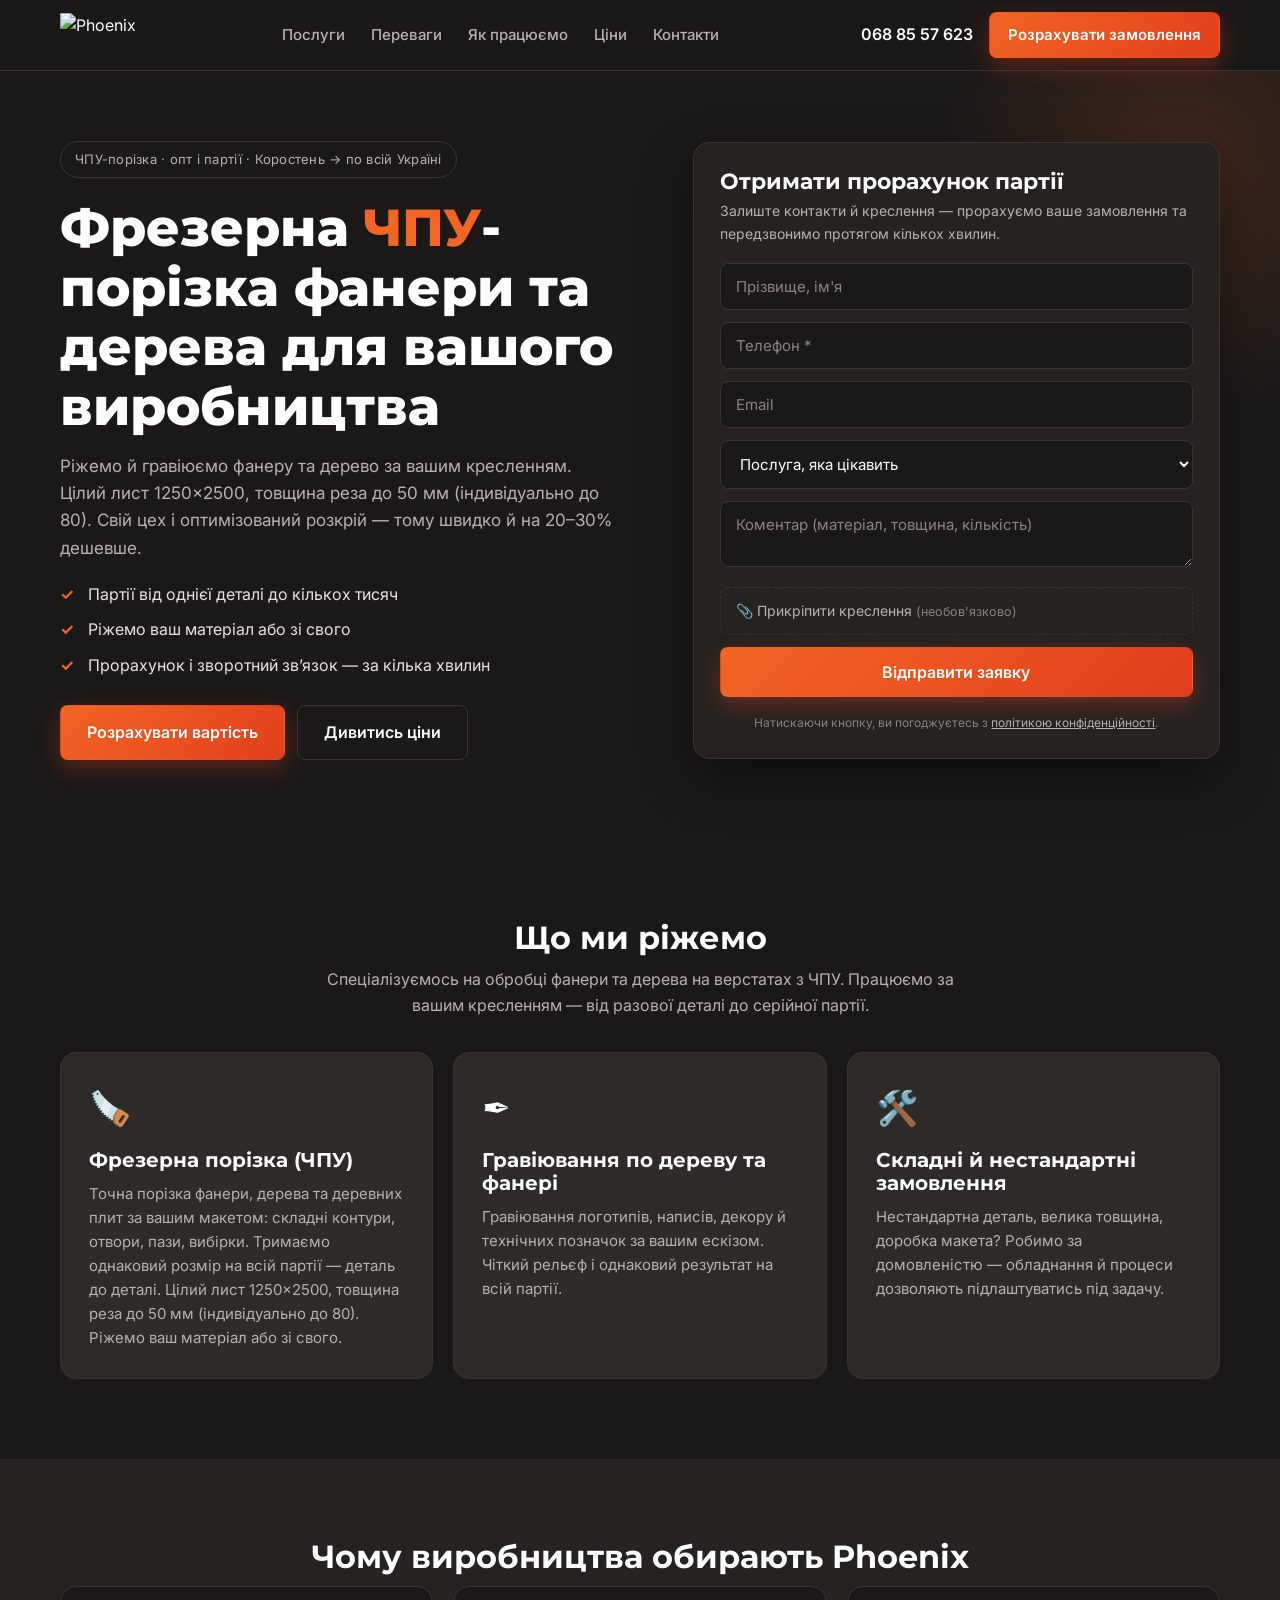
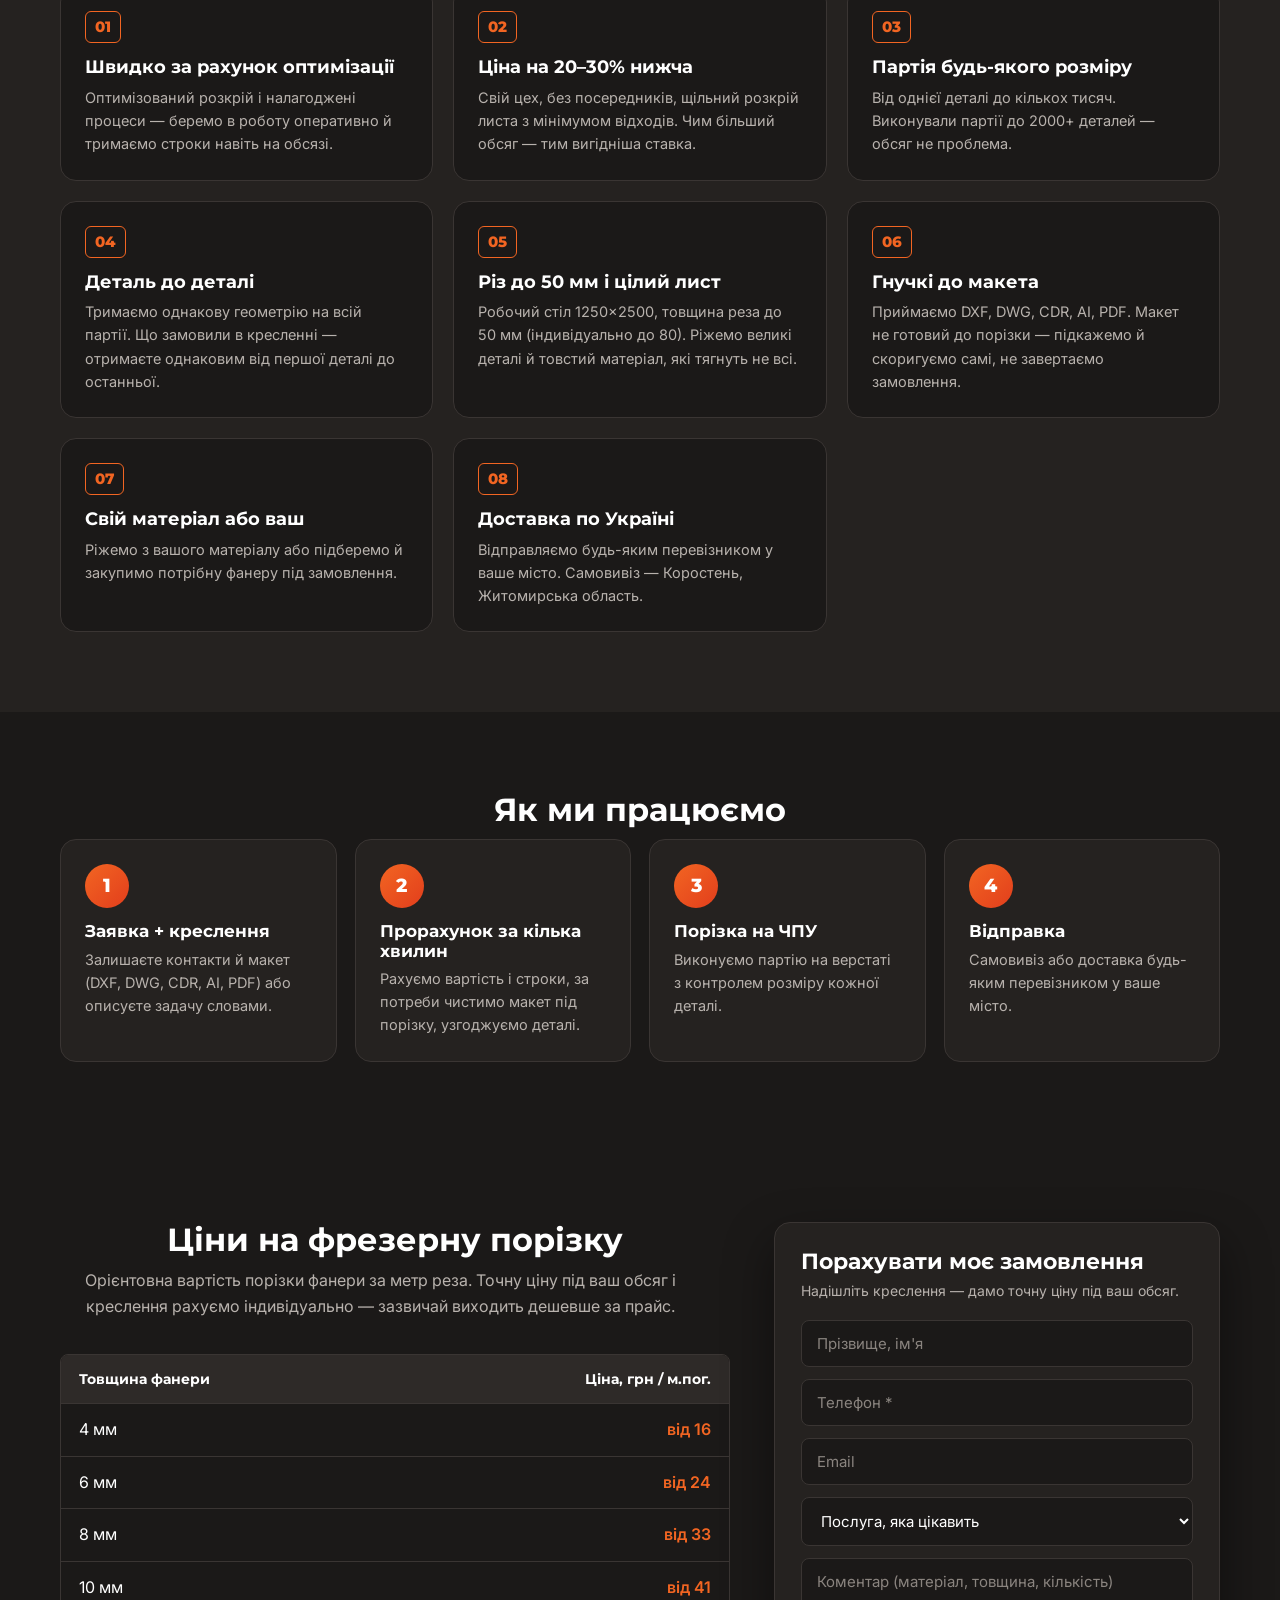
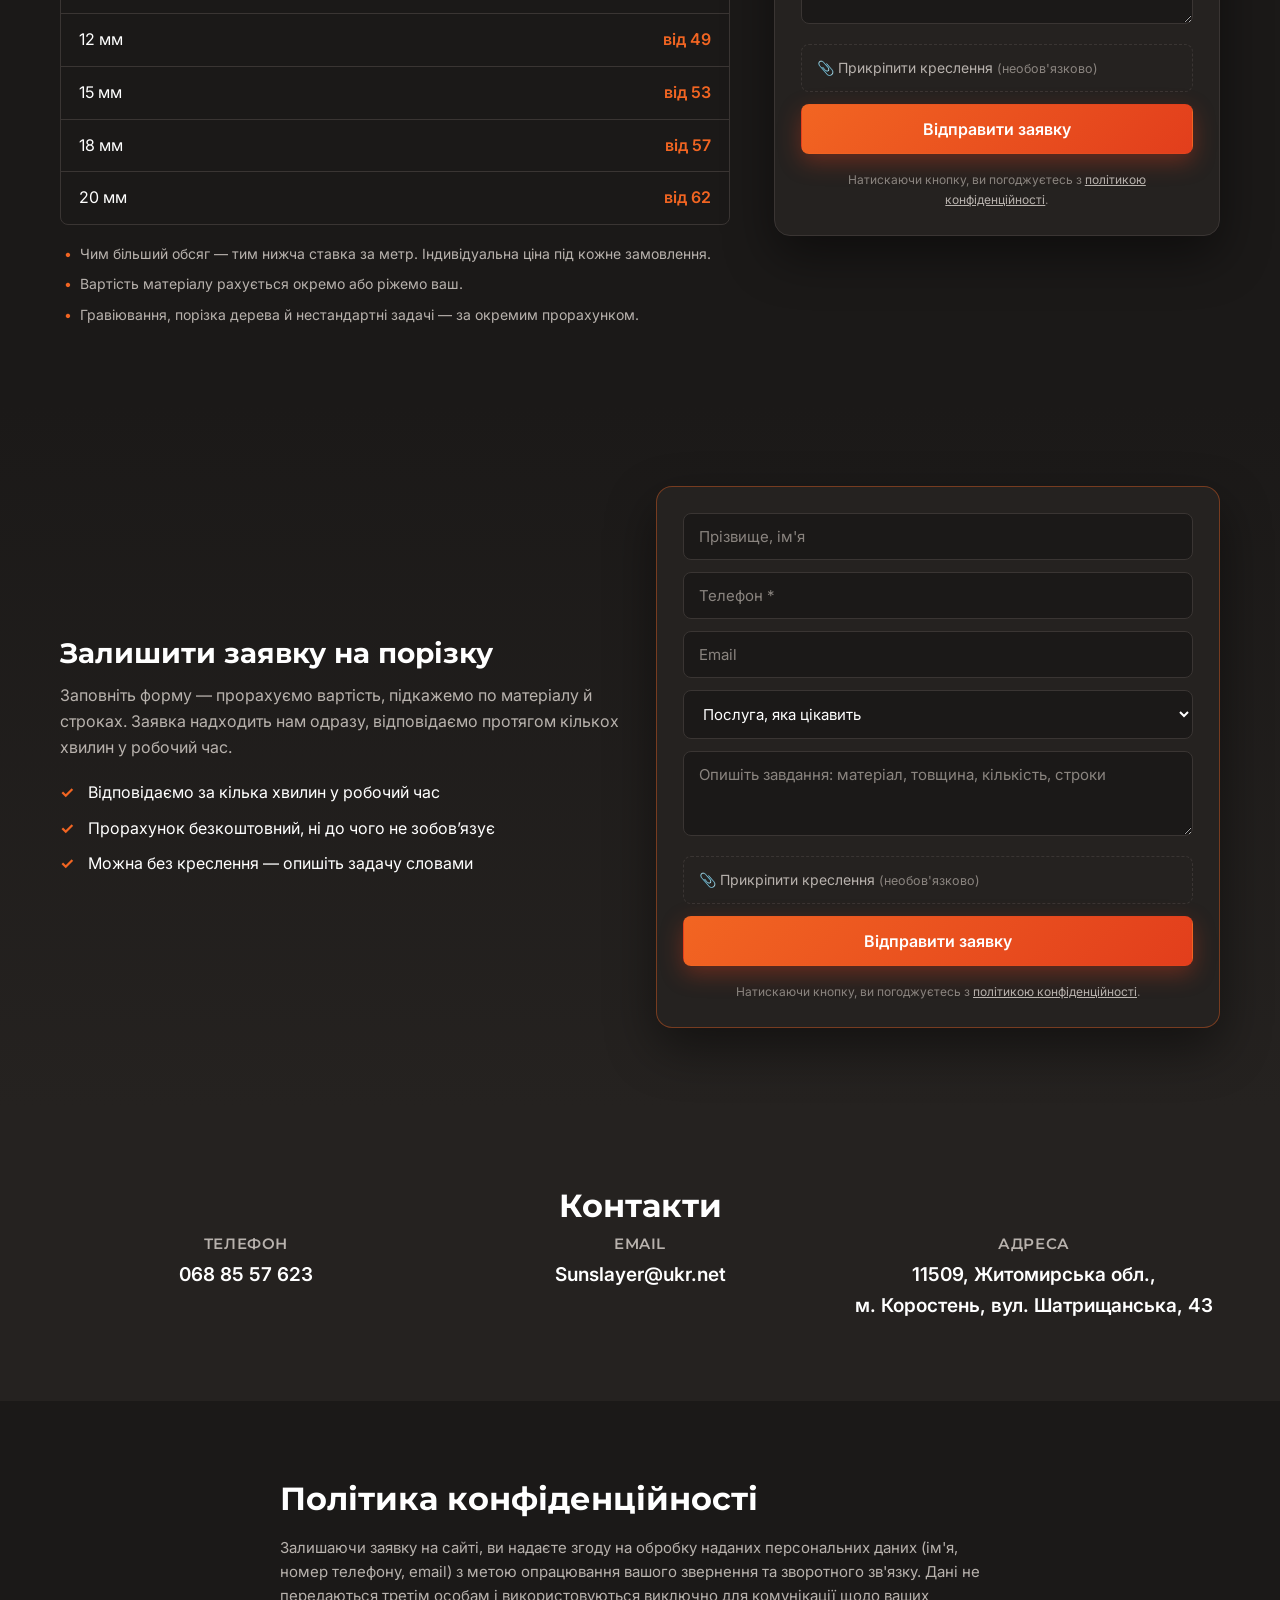
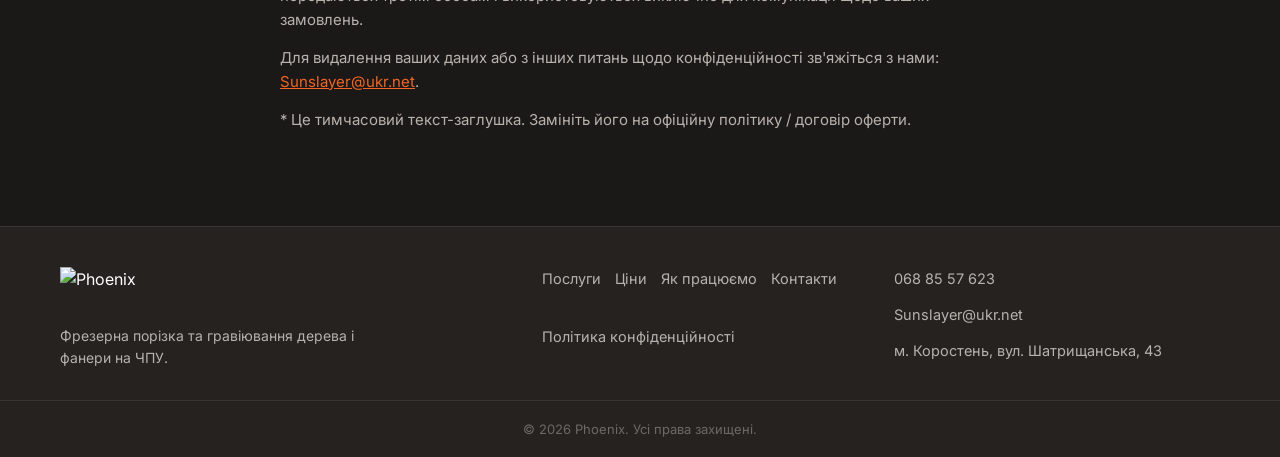
==== index.html @ 1e64e48d "Add files via upload" ====
<!DOCTYPE html>
<html lang="uk">
<head>
<meta charset="UTF-8">
<meta name="viewport" content="width=device-width, initial-scale=1.0">
<title>Фрезерна ЧПУ-порізка фанери та дерева — опт і партії | Phoenix, Коростень</title>
<meta name="description" content="Фрезерна порізка та гравіювання фанери й дерева на ЧПУ. Партії від 1 до тисяч деталей, різ до 50 мм, лист 1250×2500. Ціни на 20–30% нижчі. Працюємо за вашим кресленням по всій Україні.">
<meta name="robots" content="index,follow">
<link rel="canonical" href="https://phoenix-cnc.com/">

<!-- Open Graph -->
<meta property="og:type" content="website">
<meta property="og:title" content="Фрезерна ЧПУ-порізка фанери та дерева — опт і партії | Phoenix">
<meta property="og:description" content="Фрезерна порізка й гравіювання на ЧПУ. Партії від 1 до тисяч деталей, різ до 50 мм. Ціни нижчі за ринок.">
<meta property="og:url" content="https://phoenix-cnc.com/">
<meta property="og:image" content="https://phoenix-cnc.com/img/og-image.png">
<meta name="twitter:card" content="summary_large_image">

<!-- Favicon -->
<link rel="icon" href="img/favicon.ico" sizes="any">
<link rel="icon" type="image/png" href="img/favicon-512.png">
<link rel="apple-touch-icon" href="img/apple-touch-icon.png">

<!-- Fonts -->
<link rel="preconnect" href="https://fonts.googleapis.com">
<link rel="preconnect" href="https://fonts.gstatic.com" crossorigin>
<link href="https://fonts.googleapis.com/css2?family=Inter:wght@400;500;600&family=Montserrat:wght@600;700;800&display=swap" rel="stylesheet">

<link rel="stylesheet" href="css/style.css">

<!-- ================================================================
     АНАЛІТИКА / ПІКСЕЛІ — вставте свої ID замість заглушок
     ================================================================ -->

<!-- Google Analytics 4 (GA4) — замініть G-XXXXXXXXXX -->
<!--
<script async src="https://www.googletagmanager.com/gtag/js?id=G-XXXXXXXXXX"></script>
<script>
  window.dataLayer = window.dataLayer || [];
  function gtag(){dataLayer.push(arguments);}
  gtag('js', new Date());
  gtag('config', 'G-XXXXXXXXXX');
</script>
-->

<!-- Meta (Facebook) Pixel — замініть YOUR_PIXEL_ID -->
<!--
<script>
  !function(f,b,e,v,n,t,s)
  {if(f.fbq)return;n=f.fbq=function(){n.callMethod?
  n.callMethod.apply(n,arguments):n.queue.push(arguments)};
  if(!f._fbq)f._fbq=n;n.push=n;n.loaded=!0;n.version='2.0';
  n.queue=[];t=b.createElement(e);t.async=!0;
  t.src=v;s=b.getElementsByTagName(e)[0];
  s.parentNode.insertBefore(t,s)}(window, document,'script',
  'https://connect.facebook.net/en_US/fbevents.js');
  fbq('init', 'YOUR_PIXEL_ID');
  fbq('track', 'PageView');
</script>
<noscript><img height="1" width="1" style="display:none"
  src="https://www.facebook.com/tr?id=YOUR_PIXEL_ID&ev=PageView&noscript=1"/></noscript>
-->

</head>
<body>

<!-- ================= ХЕДЕР ================= -->
<header class="header" id="top">
  <div class="container header__inner">
    <a href="#top" class="header__logo" aria-label="Phoenix — на головну">
      <img src="img/logo.png" alt="Phoenix" width="180" height="99">
    </a>

    <nav class="nav" id="nav">
      <a href="#services" class="nav__link">Послуги</a>
      <a href="#advantages" class="nav__link">Переваги</a>
      <a href="#process" class="nav__link">Як працюємо</a>
      <a href="#prices" class="nav__link">Ціни</a>
      <a href="#contacts" class="nav__link">Контакти</a>
    </nav>

    <div class="header__actions">
      <a href="tel:+380688557623" class="header__phone">068 85 57 623</a>
      <a href="#lead" class="btn btn--primary btn--sm">Розрахувати замовлення</a>
    </div>

    <button class="burger" id="burger" aria-label="Меню" aria-expanded="false">
      <span></span><span></span><span></span>
    </button>
  </div>
</header>

<main>

<!-- ================= HERO + ФОРМА №1 ================= -->
<section class="hero">
  <div class="container hero__inner">
    <div class="hero__text">
      <span class="badge">ЧПУ-порізка · опт і партії · Коростень → по всій Україні</span>
      <h1 class="hero__title">Фрезерна <span class="accent">ЧПУ</span>-порізка фанери та дерева для вашого виробництва</h1>
      <p class="hero__lead">Ріжемо й гравіюємо фанеру та дерево за вашим кресленням. Цілий лист 1250×2500, товщина реза до 50 мм (індивідуально до 80). Свій цех і оптимізований розкрій — тому швидко й на 20–30% дешевше.</p>
      <ul class="hero__points">
        <li>Партії від однієї деталі до кількох тисяч</li>
        <li>Ріжемо ваш матеріал або зі свого</li>
        <li>Прорахунок і зворотний звʼязок — за кілька хвилин</li>
      </ul>
      <div class="hero__cta">
        <a href="#lead" class="btn btn--primary">Розрахувати вартість</a>
        <a href="#prices" class="btn btn--ghost">Дивитись ціни</a>
      </div>
    </div>

    <div class="hero__form">
      <div class="formcard" data-form-source="Hero (екран 1)">
        <h2 class="formcard__title">Отримати прорахунок партії</h2>
        <p class="formcard__sub">Залиште контакти й креслення — прорахуємо ваше замовлення та передзвонимо протягом кількох хвилин.</p>
        <!-- FORM TEMPLATE START -->
        <form class="lead-form" novalidate>
          <div class="field">
            <input type="text" name="name" placeholder="Прізвище, ім'я" autocomplete="name">
          </div>
          <div class="field">
            <input type="tel" name="phone" placeholder="Телефон *" autocomplete="tel" required>
            <span class="field__err">Вкажіть телефон</span>
          </div>
          <div class="field">
            <input type="email" name="email" placeholder="Email" autocomplete="email">
            <span class="field__err">Невірний email</span>
          </div>
          <div class="field">
            <select name="service">
              <option value="">Послуга, яка цікавить</option>
              <option>Фрезерна порізка</option>
              <option>Гравіювання</option>
              <option>Інше / не визначився</option>
            </select>
          </div>
          <div class="field">
            <textarea name="message" rows="2" placeholder="Коментар (матеріал, товщина, кількість)"></textarea>
          </div>
          <label class="file">
            <input type="file" name="file" accept=".dxf,.dwg,.cdr,.ai,.pdf,.svg,.eps,.zip,.rar">
            <span class="file__label">📎 Прикріпити креслення <em>(необов'язково)</em></span>
          </label>
          <button type="submit" class="btn btn--primary btn--full">Відправити заявку</button>
          <p class="form-note">Натискаючи кнопку, ви погоджуєтесь з <a href="#privacy">політикою конфіденційності</a>.</p>
        </form>
        <!-- FORM TEMPLATE END -->
      </div>
    </div>
  </div>
</section>

<!-- ================= ПОСЛУГИ ================= -->
<section class="section" id="services">
  <div class="container">
    <h2 class="section__title">Що ми ріжемо</h2>
    <p class="section__sub">Спеціалізуємось на обробці фанери та дерева на верстатах з ЧПУ. Працюємо за вашим кресленням — від разової деталі до серійної партії.</p>
    <div class="cards cards--3">
      <article class="card">
        <div class="card__icon">🪚</div>
        <h3 class="card__title">Фрезерна порізка (ЧПУ)</h3>
        <p class="card__text">Точна порізка фанери, дерева та деревних плит за вашим макетом: складні контури, отвори, пази, вибірки. Тримаємо однаковий розмір на всій партії — деталь до деталі. Цілий лист 1250×2500, товщина реза до 50 мм (індивідуально до 80). Ріжемо ваш матеріал або зі свого.</p>
      </article>
      <article class="card">
        <div class="card__icon">✒️</div>
        <h3 class="card__title">Гравіювання по дереву та фанері</h3>
        <p class="card__text">Гравіювання логотипів, написів, декору й технічних позначок за вашим ескізом. Чіткий рельєф і однаковий результат на всій партії.</p>
      </article>
      <article class="card">
        <div class="card__icon">🛠️</div>
        <h3 class="card__title">Складні й нестандартні замовлення</h3>
        <p class="card__text">Нестандартна деталь, велика товщина, доробка макета? Робимо за домовленістю — обладнання й процеси дозволяють підлаштуватись під задачу.</p>
      </article>
    </div>
  </div>
</section>

<!-- ================= ПЕРЕВАГИ ================= -->
<section class="section section--alt" id="advantages">
  <div class="container">
    <h2 class="section__title">Чому виробництва обирають Phoenix</h2>
    <div class="cards cards--3">
      <article class="feature"><span class="feature__num">01</span><h3>Швидко за рахунок оптимізації</h3><p>Оптимізований розкрій і налагоджені процеси — беремо в роботу оперативно й тримаємо строки навіть на обсязі.</p></article>
      <article class="feature"><span class="feature__num">02</span><h3>Ціна на 20–30% нижча</h3><p>Свій цех, без посередників, щільний розкрій листа з мінімумом відходів. Чим більший обсяг — тим вигідніша ставка.</p></article>
      <article class="feature"><span class="feature__num">03</span><h3>Партія будь-якого розміру</h3><p>Від однієї деталі до кількох тисяч. Виконували партії до 2000+ деталей — обсяг не проблема.</p></article>
      <article class="feature"><span class="feature__num">04</span><h3>Деталь до деталі</h3><p>Тримаємо однакову геометрію на всій партії. Що замовили в кресленні — отримаєте однаковим від першої деталі до останньої.</p></article>
      <article class="feature"><span class="feature__num">05</span><h3>Різ до 50 мм і цілий лист</h3><p>Робочий стіл 1250×2500, товщина реза до 50 мм (індивідуально до 80). Ріжемо великі деталі й товстий матеріал, які тягнуть не всі.</p></article>
      <article class="feature"><span class="feature__num">06</span><h3>Гнучкі до макета</h3><p>Приймаємо DXF, DWG, CDR, AI, PDF. Макет не готовий до порізки — підкажемо й скоригуємо самі, не завертаємо замовлення.</p></article>
      <article class="feature"><span class="feature__num">07</span><h3>Свій матеріал або ваш</h3><p>Ріжемо з вашого матеріалу або підберемо й закупимо потрібну фанеру під замовлення.</p></article>
      <article class="feature"><span class="feature__num">08</span><h3>Доставка по Україні</h3><p>Відправляємо будь-яким перевізником у ваше місто. Самовивіз — Коростень, Житомирська область.</p></article>
    </div>
  </div>
</section>

<!-- ================= ЯК ПРАЦЮЄМО ================= -->
<section class="section" id="process">
  <div class="container">
    <h2 class="section__title">Як ми працюємо</h2>
    <div class="steps">
      <div class="step"><span class="step__num">1</span><h3>Заявка + креслення</h3><p>Залишаєте контакти й макет (DXF, DWG, CDR, AI, PDF) або описуєте задачу словами.</p></div>
      <div class="step"><span class="step__num">2</span><h3>Прорахунок за кілька хвилин</h3><p>Рахуємо вартість і строки, за потреби чистимо макет під порізку, узгоджуємо деталі.</p></div>
      <div class="step"><span class="step__num">3</span><h3>Порізка на ЧПУ</h3><p>Виконуємо партію на верстаті з контролем розміру кожної деталі.</p></div>
      <div class="step"><span class="step__num">4</span><h3>Відправка</h3><p>Самовивіз або доставка будь-яким перевізником у ваше місто.</p></div>
    </div>
  </div>
</section>

<!-- ================= ПРИКЛАДИ РОБІТ (заглушка під фото) ================= -->
<!-- Щоб приховати блок — додайте class "is-hidden" до <section> нижче.
     Щоб додати фото — замініть вміст .gallery__item на <img src="img/work-1.jpg" alt="..."> -->
<section class="section section--alt is-hidden" id="works">
  <div class="container">
    <h2 class="section__title">Приклади робіт</h2>
    <p class="section__sub">Показуємо результат по поточних замовленнях — край реза, точність контуру й стабільність партії.</p>
    <div class="gallery">
      <div class="gallery__item"><span>Фото роботи</span></div>
      <div class="gallery__item"><span>Фото роботи</span></div>
      <div class="gallery__item"><span>Фото роботи</span></div>
      <div class="gallery__item"><span>Фото роботи</span></div>
      <div class="gallery__item"><span>Фото роботи</span></div>
      <div class="gallery__item"><span>Фото роботи</span></div>
    </div>
  </div>
</section>

<!-- ================= ЦІНИ + ФОРМА №2 ================= -->
<section class="section" id="prices">
  <div class="container prices__inner">
    <div class="prices__table-wrap">
      <h2 class="section__title">Ціни на фрезерну порізку</h2>
      <p class="section__sub">Орієнтовна вартість порізки фанери за метр реза. Точну ціну під ваш обсяг і креслення рахуємо індивідуально — зазвичай виходить дешевше за прайс.</p>
      <div class="table-scroll">
        <table class="price-table">
          <thead>
            <tr><th>Товщина фанери</th><th>Ціна, грн / м.пог.</th></tr>
          </thead>
          <tbody>
            <tr><td>4 мм</td><td>від 16</td></tr>
            <tr><td>6 мм</td><td>від 24</td></tr>
            <tr><td>8 мм</td><td>від 33</td></tr>
            <tr><td>10 мм</td><td>від 41</td></tr>
            <tr><td>12 мм</td><td>від 49</td></tr>
            <tr><td>15 мм</td><td>від 53</td></tr>
            <tr><td>18 мм</td><td>від 57</td></tr>
            <tr><td>20 мм</td><td>від 62</td></tr>
          </tbody>
        </table>
      </div>
      <ul class="price-notes">
        <li>Чим більший обсяг — тим нижча ставка за метр. Індивідуальна ціна під кожне замовлення.</li>
        <li>Вартість матеріалу рахується окремо або ріжемо ваш.</li>
        <li>Гравіювання, порізка дерева й нестандартні задачі — за окремим прорахунком.</li>
      </ul>
    </div>

    <div class="prices__form">
      <div class="formcard" data-form-source="Блок цін (екран 2)">
        <h2 class="formcard__title">Порахувати моє замовлення</h2>
        <p class="formcard__sub">Надішліть креслення — дамо точну ціну під ваш обсяг.</p>
        <!-- FORM TEMPLATE START -->
        <form class="lead-form" novalidate>
          <div class="field"><input type="text" name="name" placeholder="Прізвище, ім'я" autocomplete="name"></div>
          <div class="field"><input type="tel" name="phone" placeholder="Телефон *" autocomplete="tel" required><span class="field__err">Вкажіть телефон</span></div>
          <div class="field"><input type="email" name="email" placeholder="Email" autocomplete="email"><span class="field__err">Невірний email</span></div>
          <div class="field">
            <select name="service">
              <option value="">Послуга, яка цікавить</option>
              <option>Фрезерна порізка</option>
              <option>Гравіювання</option>
              <option>Інше / не визначився</option>
            </select>
          </div>
          <div class="field"><textarea name="message" rows="2" placeholder="Коментар (матеріал, товщина, кількість)"></textarea></div>
          <label class="file">
            <input type="file" name="file" accept=".dxf,.dwg,.cdr,.ai,.pdf,.svg,.eps,.zip,.rar">
            <span class="file__label">📎 Прикріпити креслення <em>(необов'язково)</em></span>
          </label>
          <button type="submit" class="btn btn--primary btn--full">Відправити заявку</button>
          <p class="form-note">Натискаючи кнопку, ви погоджуєтесь з <a href="#privacy">політикою конфіденційності</a>.</p>
        </form>
        <!-- FORM TEMPLATE END -->
      </div>
    </div>
  </div>
</section>

<!-- ================= ФОРМА №3 (основна, акцентна) ================= -->
<section class="lead" id="lead">
  <div class="container lead__inner">
    <div class="lead__text">
      <h2 class="lead__title">Залишити заявку на порізку</h2>
      <p class="lead__sub">Заповніть форму — прорахуємо вартість, підкажемо по матеріалу й строках. Заявка надходить нам одразу, відповідаємо протягом кількох хвилин у робочий час.</p>
      <ul class="lead__list">
        <li>Відповідаємо за кілька хвилин у робочий час</li>
        <li>Прорахунок безкоштовний, ні до чого не зобовʼязує</li>
        <li>Можна без креслення — опишіть задачу словами</li>
      </ul>
    </div>
    <div class="lead__form">
      <div class="formcard formcard--accent" data-form-source="Основна форма (екран 3)">
        <!-- FORM TEMPLATE START -->
        <form class="lead-form" novalidate>
          <div class="field"><input type="text" name="name" placeholder="Прізвище, ім'я" autocomplete="name"></div>
          <div class="field"><input type="tel" name="phone" placeholder="Телефон *" autocomplete="tel" required><span class="field__err">Вкажіть телефон</span></div>
          <div class="field"><input type="email" name="email" placeholder="Email" autocomplete="email"><span class="field__err">Невірний email</span></div>
          <div class="field">
            <select name="service">
              <option value="">Послуга, яка цікавить</option>
              <option>Фрезерна порізка</option>
              <option>Гравіювання</option>
              <option>Інше / не визначився</option>
            </select>
          </div>
          <div class="field"><textarea name="message" rows="3" placeholder="Опишіть завдання: матеріал, товщина, кількість, строки"></textarea></div>
          <label class="file">
            <input type="file" name="file" accept=".dxf,.dwg,.cdr,.ai,.pdf,.svg,.eps,.zip,.rar">
            <span class="file__label">📎 Прикріпити креслення <em>(необов'язково)</em></span>
          </label>
          <button type="submit" class="btn btn--primary btn--full">Відправити заявку</button>
          <p class="form-note">Натискаючи кнопку, ви погоджуєтесь з <a href="#privacy">політикою конфіденційності</a>.</p>
        </form>
        <!-- FORM TEMPLATE END -->
      </div>
    </div>
  </div>
</section>

<!-- ================= КОНТАКТИ ================= -->
<section class="section section--alt" id="contacts">
  <div class="container">
    <h2 class="section__title">Контакти</h2>
    <div class="contacts">
      <div class="contacts__col">
        <h3>Телефон</h3>
        <a href="tel:+380688557623" class="contacts__link">068 85 57 623</a>
      </div>
      <div class="contacts__col">
        <h3>Email</h3>
        <a href="mailto:Sunslayer@ukr.net" class="contacts__link">Sunslayer@ukr.net</a>
      </div>
      <div class="contacts__col">
        <h3>Адреса</h3>
        <p class="contacts__link">11509, Житомирська обл.,<br>м. Коростень, вул. Шатрищанська, 43</p>
      </div>
    </div>
  </div>
</section>

<!-- ================= ПОЛІТИКА КОНФІДЕНЦІЙНОСТІ (заглушка) ================= -->
<!-- ЗАМІНІТЬ текст нижче на вашу оферту / політику, коли надасте документ -->
<section class="section" id="privacy">
  <div class="container privacy">
    <h2 class="section__title">Політика конфіденційності</h2>
    <p>Залишаючи заявку на сайті, ви надаєте згоду на обробку наданих персональних даних (ім'я, номер телефону, email) з метою опрацювання вашого звернення та зворотного зв'язку. Дані не передаються третім особам і використовуються виключно для комунікації щодо ваших замовлень.</p>
    <p>Для видалення ваших даних або з інших питань щодо конфіденційності зв'яжіться з нами: <a href="mailto:Sunslayer@ukr.net">Sunslayer@ukr.net</a>.</p>
    <p class="privacy__note">* Це тимчасовий текст-заглушка. Замініть його на офіційну політику / договір оферти.</p>
  </div>
</section>

</main>

<!-- ================= ФУТЕР ================= -->
<footer class="footer">
  <div class="container footer__inner">
    <div class="footer__brand">
      <img src="img/logo.png" alt="Phoenix" width="150" height="83">
      <p>Фрезерна порізка та гравіювання дерева і фанери на ЧПУ.</p>
    </div>
    <nav class="footer__nav">
      <a href="#services">Послуги</a>
      <a href="#prices">Ціни</a>
      <a href="#process">Як працюємо</a>
      <a href="#contacts">Контакти</a>
      <a href="#privacy">Політика конфіденційності</a>
    </nav>
    <div class="footer__contacts">
      <a href="tel:+380688557623">068 85 57 623</a>
      <a href="mailto:Sunslayer@ukr.net">Sunslayer@ukr.net</a>
      <span>м. Коростень, вул. Шатрищанська, 43</span>
    </div>
  </div>
  <div class="footer__bottom">
    <div class="container">© <span id="year">2026</span> Phoenix. Усі права захищені.</div>
  </div>
</footer>

<!-- Спливаюча кнопка «нагору» / заявка на моб. -->
<a href="#lead" class="fab" aria-label="Залишити заявку">Заявка</a>

<!-- Модалка «Дякуємо» -->
<div class="modal" id="thanks" hidden>
  <div class="modal__box">
    <div class="modal__icon">✓</div>
    <h3>Дякуємо!</h3>
    <p>Ваша заявка відправлена. Ми зв'яжемось із вами найближчим часом.</p>
    <button class="btn btn--primary" data-close-modal>Закрити</button>
  </div>
</div>

<script src="js/main.js"></script>
</body>
</html>
---- css/style.css ----
/* =========================================================
   Phoenix — ЧПУ-порізка. Стилі.
   Темна індустріально-технологічна тема. Mobile-first.
   Брейкпоінти: 320 / 768 / 1024 / 1440
   ========================================================= */

/* ---------- Змінні ---------- */
:root{
  --bg:#1B1918;
  --surface:#252220;
  --surface-2:#2E2A28;
  --line:#3A3533;
  --primary:#F26522;
  --primary-2:#E23E1C;
  --grad:linear-gradient(135deg,#F26522 0%,#E23E1C 100%);
  --text:#FFFFFF;
  --muted:#B8B2AD;
  --radius:8px;
  --radius-lg:16px;
  --container:1200px;
  --shadow:0 20px 50px rgba(0,0,0,.45);
  --tr:.25s ease;
}

/* ---------- Скидання ---------- */
*{box-sizing:border-box;margin:0;padding:0}
html{scroll-behavior:smooth;-webkit-text-size-adjust:100%}
body{
  font-family:'Inter',system-ui,Arial,sans-serif;
  background:var(--bg);
  color:var(--text);
  line-height:1.6;
  font-size:16px;
  overflow-x:hidden;
}
img{max-width:100%;height:auto;display:block}
a{color:inherit;text-decoration:none}
h1,h2,h3{font-family:'Montserrat',sans-serif;line-height:1.15;font-weight:700}
.accent{color:var(--primary)}
.container{width:100%;max-width:var(--container);margin:0 auto;padding:0 20px}

/* ---------- Кнопки ---------- */
.btn{
  display:inline-flex;align-items:center;justify-content:center;gap:8px;
  padding:14px 26px;border-radius:var(--radius);font-weight:600;font-size:16px;
  cursor:pointer;border:1px solid transparent;transition:var(--tr);white-space:nowrap;
  font-family:'Inter',sans-serif;
}
.btn--primary{background:var(--grad);color:#fff;box-shadow:0 8px 22px rgba(226,62,28,.35)}
.btn--primary:hover{filter:brightness(1.08);transform:translateY(-2px)}
.btn--ghost{background:transparent;color:var(--text);border-color:var(--line)}
.btn--ghost:hover{border-color:var(--primary);color:var(--primary)}
.btn--sm{padding:10px 18px;font-size:15px}
.btn--full{width:100%}

.badge{
  display:inline-block;padding:7px 14px;border:1px solid var(--line);
  border-radius:100px;font-size:13px;color:var(--muted);margin-bottom:20px;
  letter-spacing:.02em;
}

/* ---------- Хедер ---------- */
.header{
  position:sticky;top:0;z-index:50;
  background:rgba(27,25,24,.9);backdrop-filter:blur(10px);
  border-bottom:1px solid var(--line);
}
.header__inner{display:flex;align-items:center;justify-content:space-between;height:70px;gap:16px}
.header__logo img{height:44px;width:auto}
.nav{display:none;gap:26px}
.nav__link{color:var(--muted);font-size:15px;font-weight:500;transition:var(--tr)}
.nav__link:hover{color:var(--primary)}
.header__actions{display:none;align-items:center;gap:16px}
.header__phone{font-weight:600;font-size:16px;transition:var(--tr)}
.header__phone:hover{color:var(--primary)}

.burger{display:flex;flex-direction:column;gap:5px;background:none;border:0;cursor:pointer;padding:8px}
.burger span{width:26px;height:2px;background:var(--text);transition:var(--tr)}
.burger[aria-expanded="true"] span:nth-child(1){transform:translateY(7px) rotate(45deg)}
.burger[aria-expanded="true"] span:nth-child(2){opacity:0}
.burger[aria-expanded="true"] span:nth-child(3){transform:translateY(-7px) rotate(-45deg)}

/* Мобільне меню */
.nav.is-open{
  display:flex;flex-direction:column;gap:0;
  position:absolute;top:70px;left:0;right:0;
  background:var(--surface);border-bottom:1px solid var(--line);padding:8px 20px 18px;
}
.nav.is-open .nav__link{padding:14px 0;border-bottom:1px solid var(--line);font-size:17px}

/* ---------- HERO ---------- */
.hero{padding:44px 0 56px;position:relative;overflow:hidden}
.hero::before{
  content:"";position:absolute;top:-160px;right:-160px;width:520px;height:520px;
  background:radial-gradient(circle,rgba(242,101,34,.18),transparent 65%);pointer-events:none;
}
.hero__inner{display:grid;gap:36px;position:relative}
.hero__title{font-size:34px;font-weight:800;margin-bottom:16px}
.hero__lead{color:var(--muted);font-size:17px;margin-bottom:20px;max-width:560px}
.hero__points{list-style:none;display:grid;gap:10px;margin-bottom:26px}
.hero__points li{position:relative;padding-left:28px;color:#e7e2de}
.hero__points li::before{content:"✓";position:absolute;left:0;color:var(--primary);font-weight:700}
.hero__cta{display:flex;flex-wrap:wrap;gap:12px}

/* ---------- Картка форми ---------- */
.formcard{
  background:var(--surface);border:1px solid var(--line);
  border-radius:var(--radius-lg);padding:26px;box-shadow:var(--shadow);
}
.formcard--accent{border-color:rgba(242,101,34,.4)}
.formcard__title{font-size:22px;margin-bottom:6px}
.formcard__sub{color:var(--muted);font-size:14px;margin-bottom:18px}

.lead-form{display:grid;gap:12px}
.field{position:relative}
.field input,.field select,.field textarea{
  width:100%;padding:13px 15px;background:var(--bg);
  border:1px solid var(--line);border-radius:var(--radius);
  color:var(--text);font-size:15px;font-family:inherit;transition:var(--tr);
}
.field textarea{resize:vertical;min-height:52px}
.field input::placeholder,.field textarea::placeholder{color:#8a847f}
.field select{color:#8a847f}
.field select:valid{color:var(--text)}
.field input:focus,.field select:focus,.field textarea:focus{
  outline:none;border-color:var(--primary);box-shadow:0 0 0 3px rgba(242,101,34,.15);
}
.field__err{display:none;color:#ff7a5c;font-size:12.5px;margin-top:5px}
.field.is-error input{border-color:#ff7a5c}
.field.is-error .field__err{display:block}

.file{display:flex;align-items:center;cursor:pointer}
.file input{position:absolute;width:1px;height:1px;opacity:0;overflow:hidden}
.file__label{
  display:block;width:100%;padding:12px 15px;border:1px dashed var(--line);
  border-radius:var(--radius);color:var(--muted);font-size:14px;transition:var(--tr);
}
.file__label em{font-style:normal;color:#8a847f;font-size:12.5px}
.file:hover .file__label{border-color:var(--primary);color:var(--text)}
.file.has-file .file__label{border-color:var(--primary);color:var(--text)}

.form-note{font-size:12px;color:#8a847f;text-align:center;margin-top:4px}
.form-note a{color:var(--muted);text-decoration:underline}

/* ---------- Секції ---------- */
.section{padding:56px 0}
.section--alt{background:var(--surface)}
.section__title{font-size:28px;text-align:center;margin-bottom:10px}
.section__sub{text-align:center;color:var(--muted);max-width:640px;margin:0 auto 34px}
.is-hidden{display:none !important}

/* ---------- Картки послуг ---------- */
.cards{display:grid;gap:20px}
.card{
  background:var(--surface-2);border:1px solid var(--line);border-radius:var(--radius-lg);
  padding:28px;transition:var(--tr);
}
.section--alt .card{background:var(--bg)}
.card:hover{border-color:var(--primary);transform:translateY(-4px)}
.card__icon{font-size:34px;margin-bottom:14px}
.card__title{font-size:20px;margin-bottom:10px}
.card__text{color:var(--muted);font-size:15px}

/* ---------- Переваги ---------- */
.feature{
  background:var(--bg);border:1px solid var(--line);border-radius:var(--radius-lg);
  padding:24px;transition:var(--tr);
}
.feature:hover{border-color:var(--primary);transform:translateY(-4px)}
.feature__num{
  display:inline-block;font-family:'Montserrat',sans-serif;font-weight:800;font-size:15px;
  color:var(--primary);border:1px solid var(--primary);border-radius:6px;
  padding:3px 9px;margin-bottom:14px;
}
.feature h3{font-size:18px;margin-bottom:8px}
.feature p{color:var(--muted);font-size:14.5px}

/* ---------- Кроки ---------- */
.steps{display:grid;gap:18px;counter-reset:s}
.step{
  background:var(--surface);border:1px solid var(--line);border-radius:var(--radius-lg);
  padding:24px;position:relative;
}
.step__num{
  display:flex;align-items:center;justify-content:center;
  width:44px;height:44px;border-radius:50%;background:var(--grad);
  font-family:'Montserrat',sans-serif;font-weight:800;font-size:19px;margin-bottom:14px;
}
.step h3{font-size:17px;margin-bottom:6px}
.step p{color:var(--muted);font-size:14.5px}

/* ---------- Галерея (заглушка) ---------- */
.gallery{display:grid;grid-template-columns:repeat(2,1fr);gap:14px}
.gallery__item{
  aspect-ratio:4/3;border:1px dashed var(--line);border-radius:var(--radius);
  display:flex;align-items:center;justify-content:center;
  color:#6f6963;font-size:14px;background:var(--surface-2);
}
.gallery__item img{width:100%;height:100%;object-fit:cover;border-radius:var(--radius)}

/* ---------- Ціни ---------- */
.prices__inner{display:grid;gap:34px}
.table-scroll{overflow-x:auto;border-radius:var(--radius);border:1px solid var(--line)}
.price-table{width:100%;border-collapse:collapse;min-width:280px}
.price-table th,.price-table td{padding:13px 18px;text-align:left;border-bottom:1px solid var(--line)}
.price-table thead th{background:var(--surface-2);font-family:'Montserrat',sans-serif;font-size:14px}
.price-table tbody tr:last-child td{border-bottom:0}
.price-table td:last-child{color:var(--primary);font-weight:600;text-align:right}
.price-table th:last-child{text-align:right}
.price-notes{list-style:none;margin-top:18px;display:grid;gap:8px}
.price-notes li{position:relative;padding-left:20px;color:var(--muted);font-size:14px}
.price-notes li::before{content:"•";position:absolute;left:4px;color:var(--primary)}
.prices .section__title,.prices .section__sub{text-align:left;margin-left:0}
.prices__table-wrap .section__sub{margin-left:0}

/* ---------- Основна форма (lead) ---------- */
.lead{padding:56px 0;background:linear-gradient(180deg,var(--bg),var(--surface))}
.lead__inner{display:grid;gap:32px}
.lead__title{font-size:28px;margin-bottom:14px}
.lead__sub{color:var(--muted);margin-bottom:20px}
.lead__list{list-style:none;display:grid;gap:10px}
.lead__list li{position:relative;padding-left:28px}
.lead__list li::before{content:"✓";position:absolute;left:0;color:var(--primary);font-weight:700}

/* ---------- Політика ---------- */
.privacy{max-width:760px}
.privacy .section__title{text-align:left;margin-bottom:18px}
.privacy p{color:var(--muted);margin-bottom:14px;font-size:15px}
.privacy p a{color:var(--primary);text-decoration:underline}
.privacy__note{font-size:13px;color:#6f6963}

/* ---------- Контакти ---------- */
.contacts{display:grid;gap:22px;text-align:center}
.contacts__col h3{font-size:15px;color:var(--muted);font-weight:600;margin-bottom:8px;text-transform:uppercase;letter-spacing:.04em}
.contacts__link{font-size:19px;font-weight:600;transition:var(--tr)}
a.contacts__link:hover{color:var(--primary)}

/* ---------- Футер ---------- */
.footer{background:var(--surface);border-top:1px solid var(--line);padding:40px 0 0}
.footer__inner{display:grid;gap:26px}
.footer__brand img{height:46px;width:auto;margin-bottom:12px}
.footer__brand p{color:var(--muted);font-size:14px;max-width:320px}
.footer__nav{display:flex;flex-wrap:wrap;gap:14px}
.footer__nav a{color:var(--muted);font-size:14.5px;transition:var(--tr)}
.footer__nav a:hover{color:var(--primary)}
.footer__contacts{display:grid;gap:6px}
.footer__contacts a,.footer__contacts span{color:var(--muted);font-size:14.5px}
.footer__contacts a:hover{color:var(--primary)}
.footer__bottom{border-top:1px solid var(--line);margin-top:30px;padding:18px 0;color:#6f6963;font-size:13px;text-align:center}

/* ---------- FAB (моб. кнопка заявки) ---------- */
.fab{
  position:fixed;right:16px;bottom:16px;z-index:40;
  background:var(--grad);color:#fff;font-weight:600;font-size:15px;
  padding:14px 20px;border-radius:100px;box-shadow:0 10px 26px rgba(226,62,28,.45);
}
.fab:hover{filter:brightness(1.08)}

/* ---------- Модалка ---------- */
.modal{
  position:fixed;inset:0;z-index:100;display:flex;align-items:center;justify-content:center;
  background:rgba(10,9,8,.75);backdrop-filter:blur(4px);padding:20px;
}
.modal[hidden]{display:none}
.modal__box{
  background:var(--surface);border:1px solid var(--line);border-radius:var(--radius-lg);
  padding:36px 30px;max-width:400px;text-align:center;box-shadow:var(--shadow);
}
.modal__icon{
  width:64px;height:64px;border-radius:50%;background:var(--grad);
  display:flex;align-items:center;justify-content:center;font-size:32px;margin:0 auto 18px;
}
.modal__box h3{font-size:24px;margin-bottom:10px}
.modal__box p{color:var(--muted);margin-bottom:22px}

/* ================= АДАПТИВ ================= */

/* Планшет */
@media(min-width:768px){
  .hero__title{font-size:44px}
  .cards--2{grid-template-columns:1fr 1fr}
  .cards--3{grid-template-columns:1fr 1fr}
  .steps{grid-template-columns:repeat(2,1fr)}
  .gallery{grid-template-columns:repeat(3,1fr)}
  .contacts{grid-template-columns:repeat(3,1fr)}
  .footer__inner{grid-template-columns:1.4fr 1fr 1fr}
  .section__title{font-size:32px}
}

/* Десктоп */
@media(min-width:1024px){
  .nav{display:flex}
  .header__actions{display:flex}
  .burger{display:none}
  .fab{display:none}
  .hero{padding:70px 0 80px}
  .hero__inner{grid-template-columns:1.05fr .95fr;align-items:center;gap:50px}
  .hero__title{font-size:52px}
  .cards--3{grid-template-columns:repeat(3,1fr)}
  .steps{grid-template-columns:repeat(4,1fr)}
  .prices__inner{grid-template-columns:1.2fr .8fr;align-items:start;gap:44px}
  .lead__inner{grid-template-columns:1fr 1fr;align-items:center}
  .section{padding:80px 0}
  .lead{padding:80px 0}
}

/* Великий десктоп */
@media(min-width:1440px){
  .hero__title{font-size:56px}
}
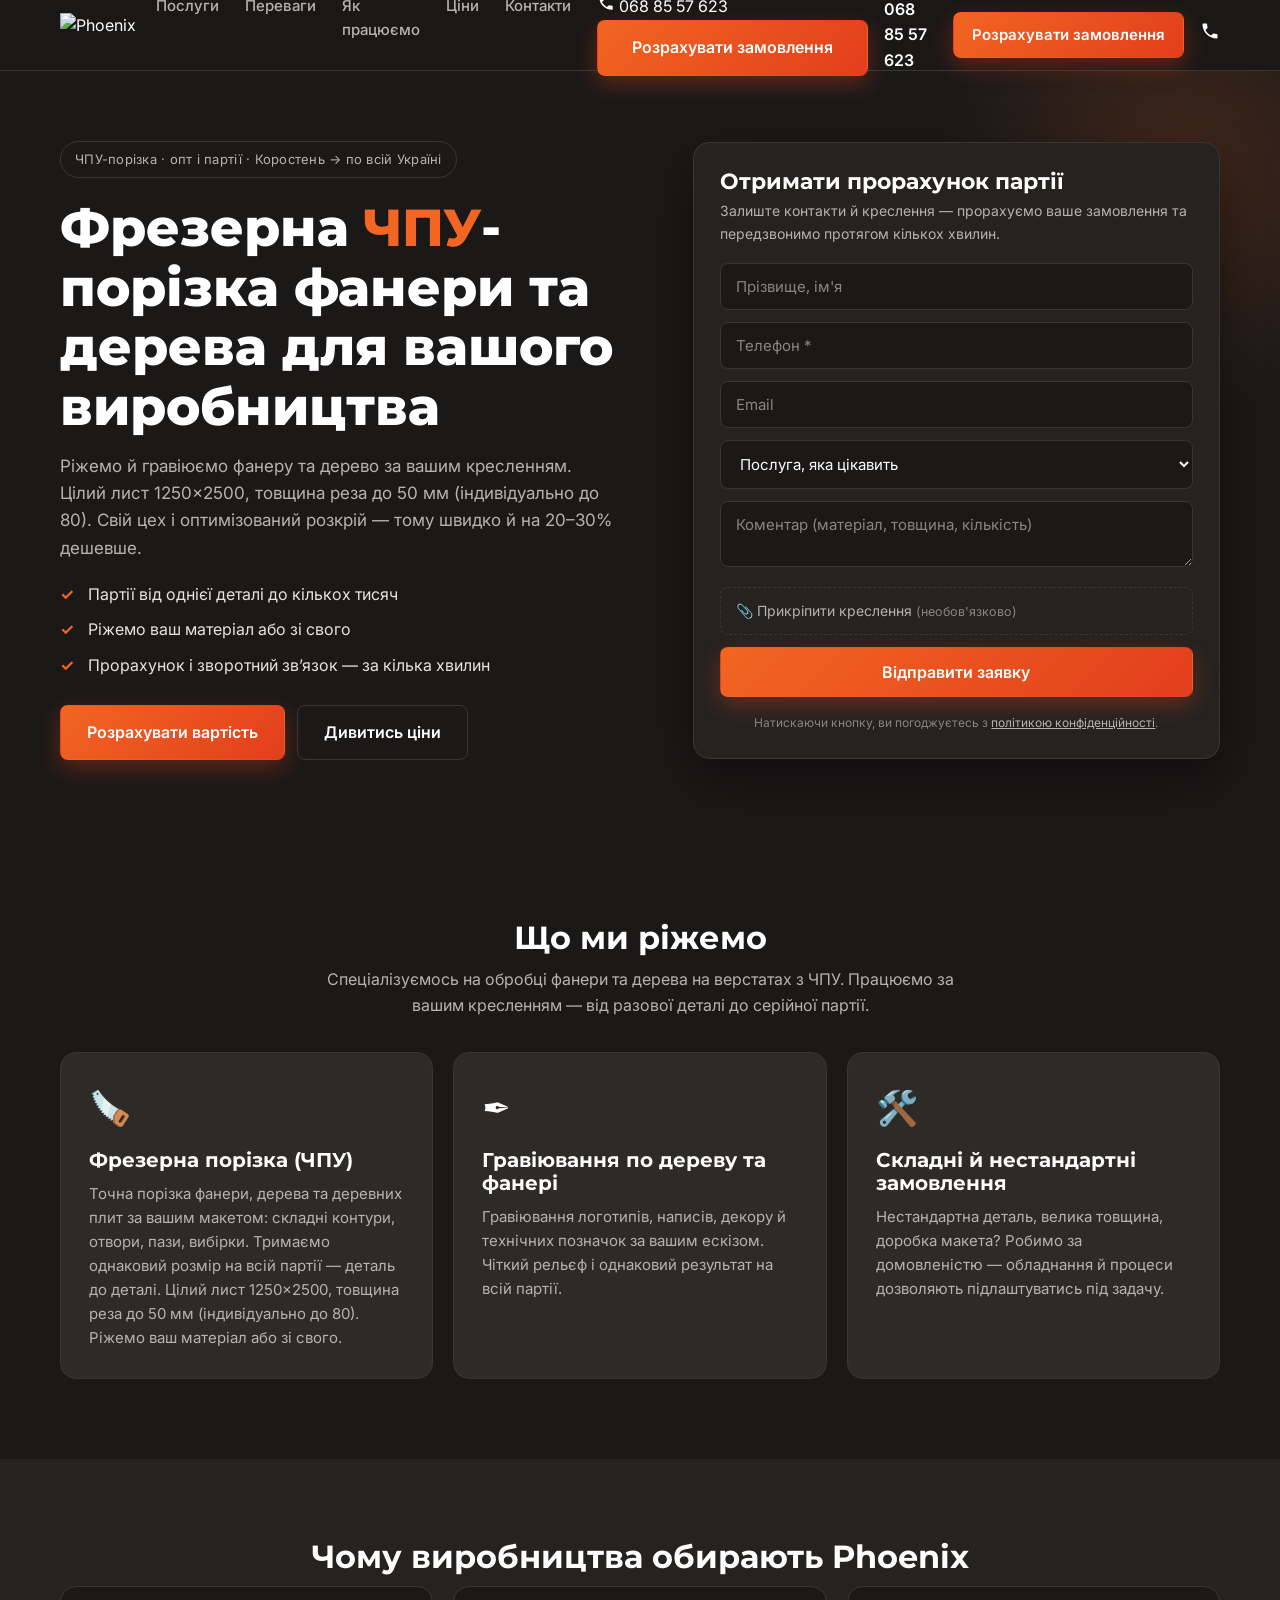
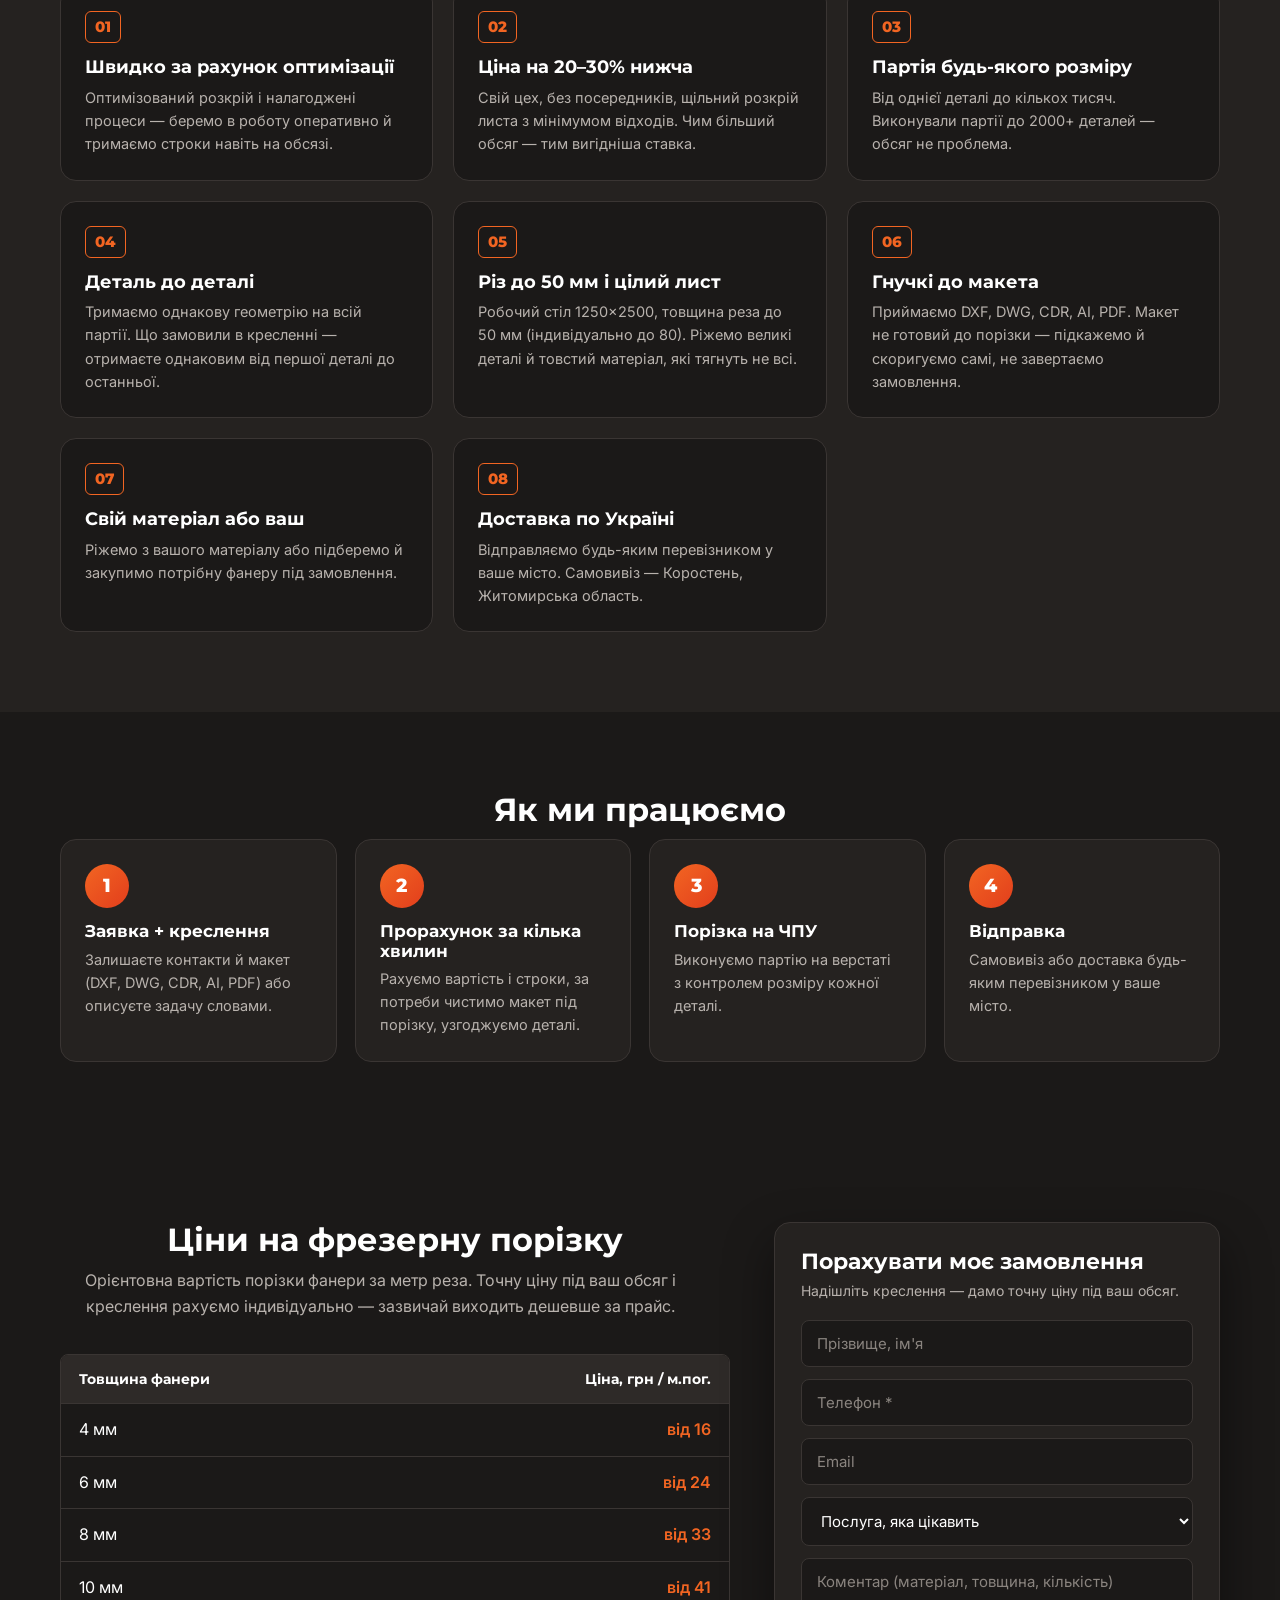
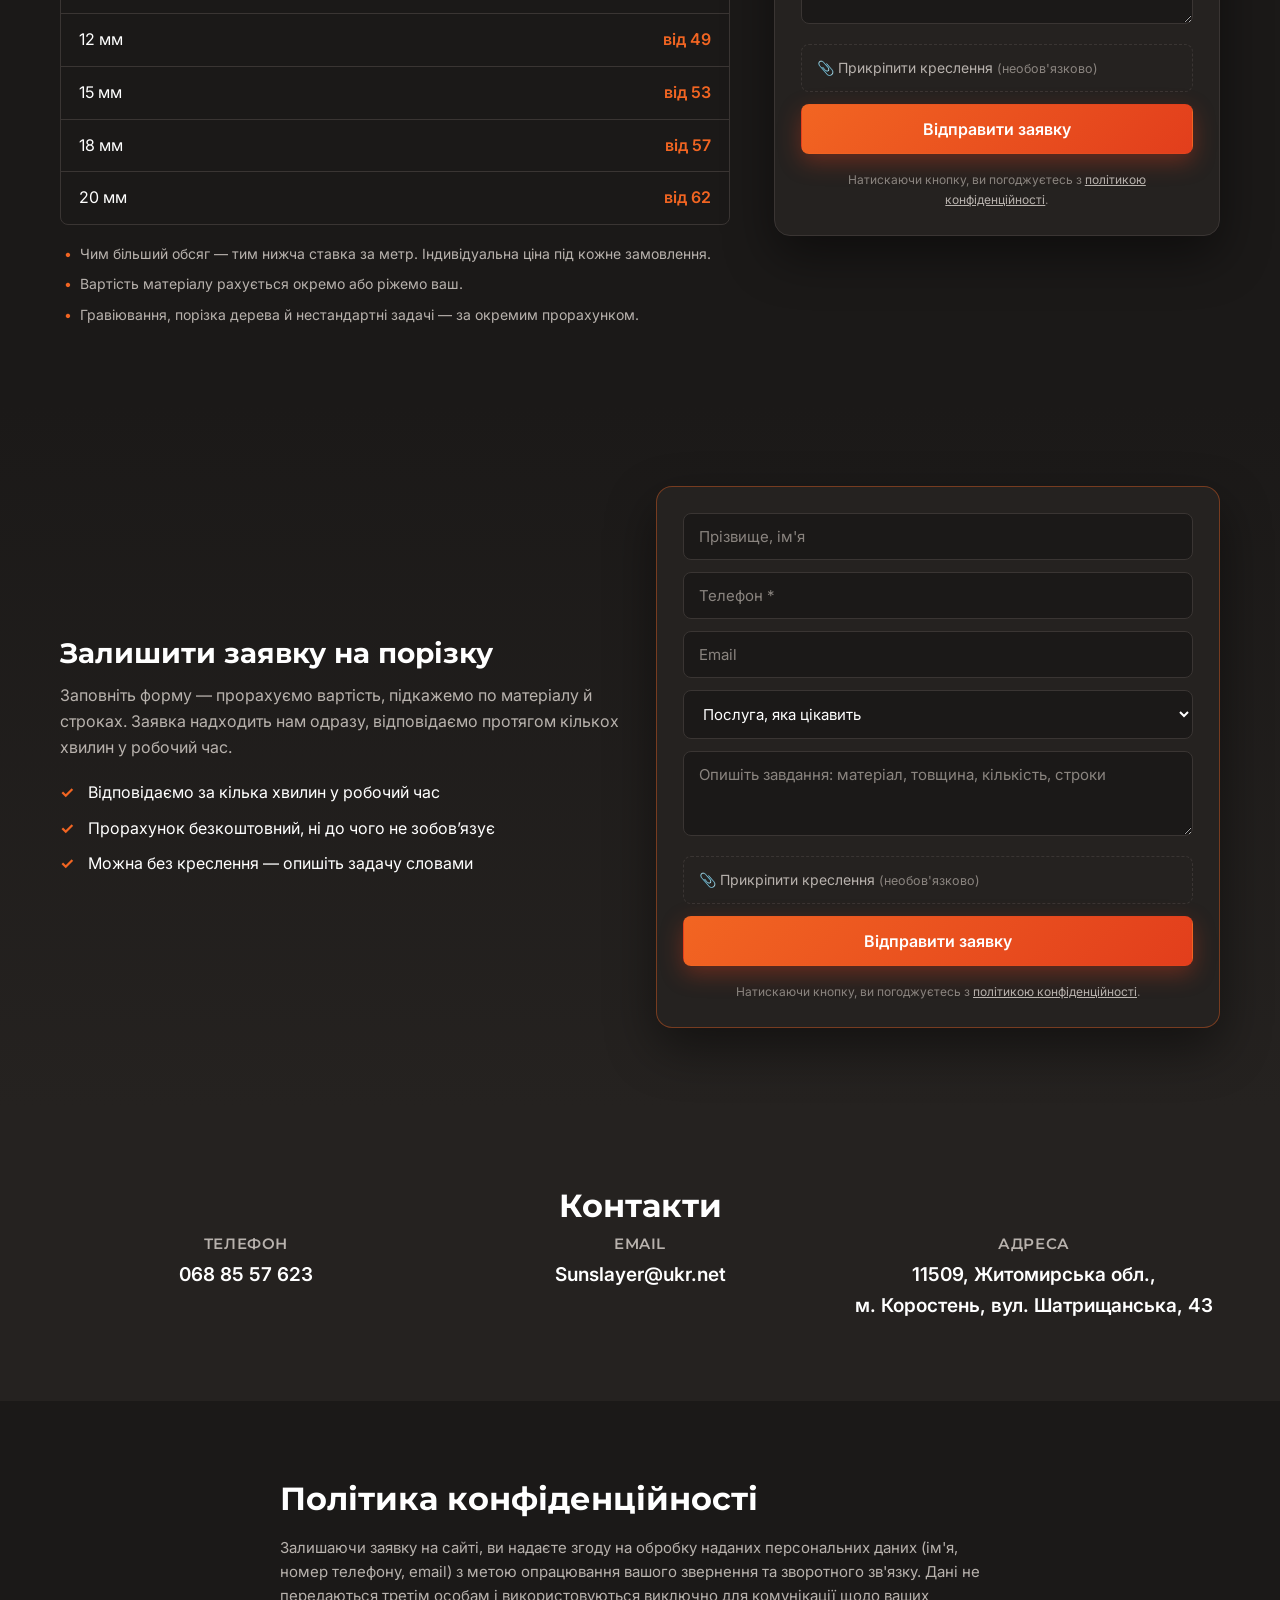
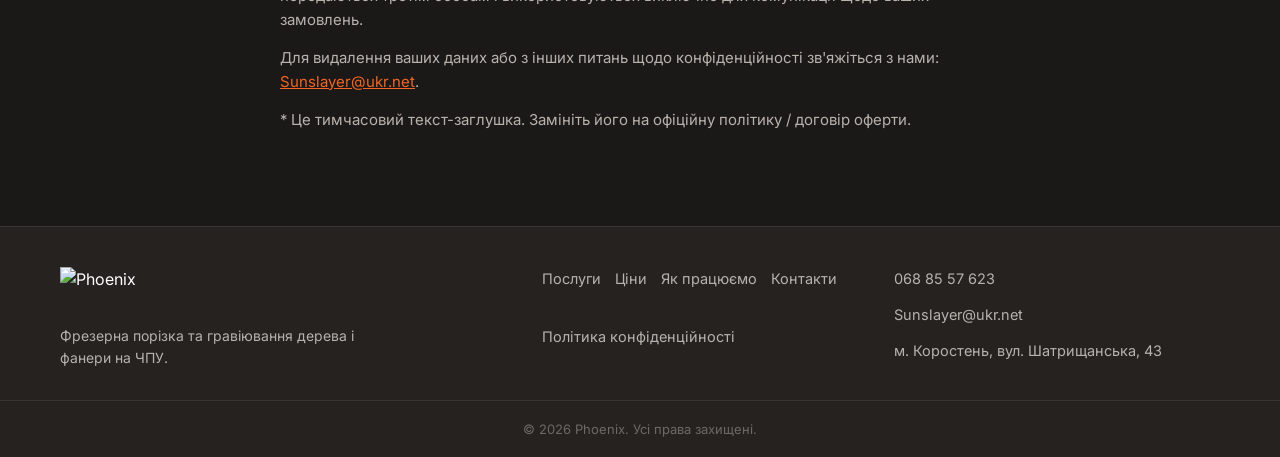
==== commit 00430bb2: "Add files via upload" ====
--- a/index.html
+++ b/index.html
@@ -77,12 +77,23 @@
       <a href="#process" class="nav__link">Як працюємо</a>
       <a href="#prices" class="nav__link">Ціни</a>
       <a href="#contacts" class="nav__link">Контакти</a>
+      <div class="nav__foot">
+        <a href="tel:+380688557623" class="nav__phone">
+          <svg viewBox="0 0 24 24" width="18" height="18" fill="currentColor" aria-hidden="true"><path d="M6.6 10.8c1.4 2.8 3.8 5.1 6.6 6.6l2.2-2.2c.3-.3.7-.4 1-.2 1.1.4 2.3.6 3.6.6.6 0 1 .4 1 1V20c0 .6-.4 1-1 1C10.6 21 3 13.4 3 4c0-.6.4-1 1-1h3.5c.6 0 1 .4 1 1 0 1.2.2 2.4.6 3.6.1.4 0 .8-.3 1l-2.2 2.2z"/></svg>
+          068 85 57 623
+        </a>
+        <a href="#lead" class="btn btn--primary btn--full">Розрахувати замовлення</a>
+      </div>
     </nav>
 
     <div class="header__actions">
       <a href="tel:+380688557623" class="header__phone">068 85 57 623</a>
       <a href="#lead" class="btn btn--primary btn--sm">Розрахувати замовлення</a>
     </div>
+
+    <a href="tel:+380688557623" class="header__call" aria-label="Подзвонити">
+      <svg viewBox="0 0 24 24" width="20" height="20" fill="currentColor" aria-hidden="true"><path d="M6.6 10.8c1.4 2.8 3.8 5.1 6.6 6.6l2.2-2.2c.3-.3.7-.4 1-.2 1.1.4 2.3.6 3.6.6.6 0 1 .4 1 1V20c0 .6-.4 1-1 1C10.6 21 3 13.4 3 4c0-.6.4-1 1-1h3.5c.6 0 1 .4 1 1 0 1.2.2 2.4.6 3.6.1.4 0 .8-.3 1l-2.2 2.2z"/></svg>
+    </a>
 
     <button class="burger" id="burger" aria-label="Меню" aria-expanded="false">
       <span></span><span></span><span></span>
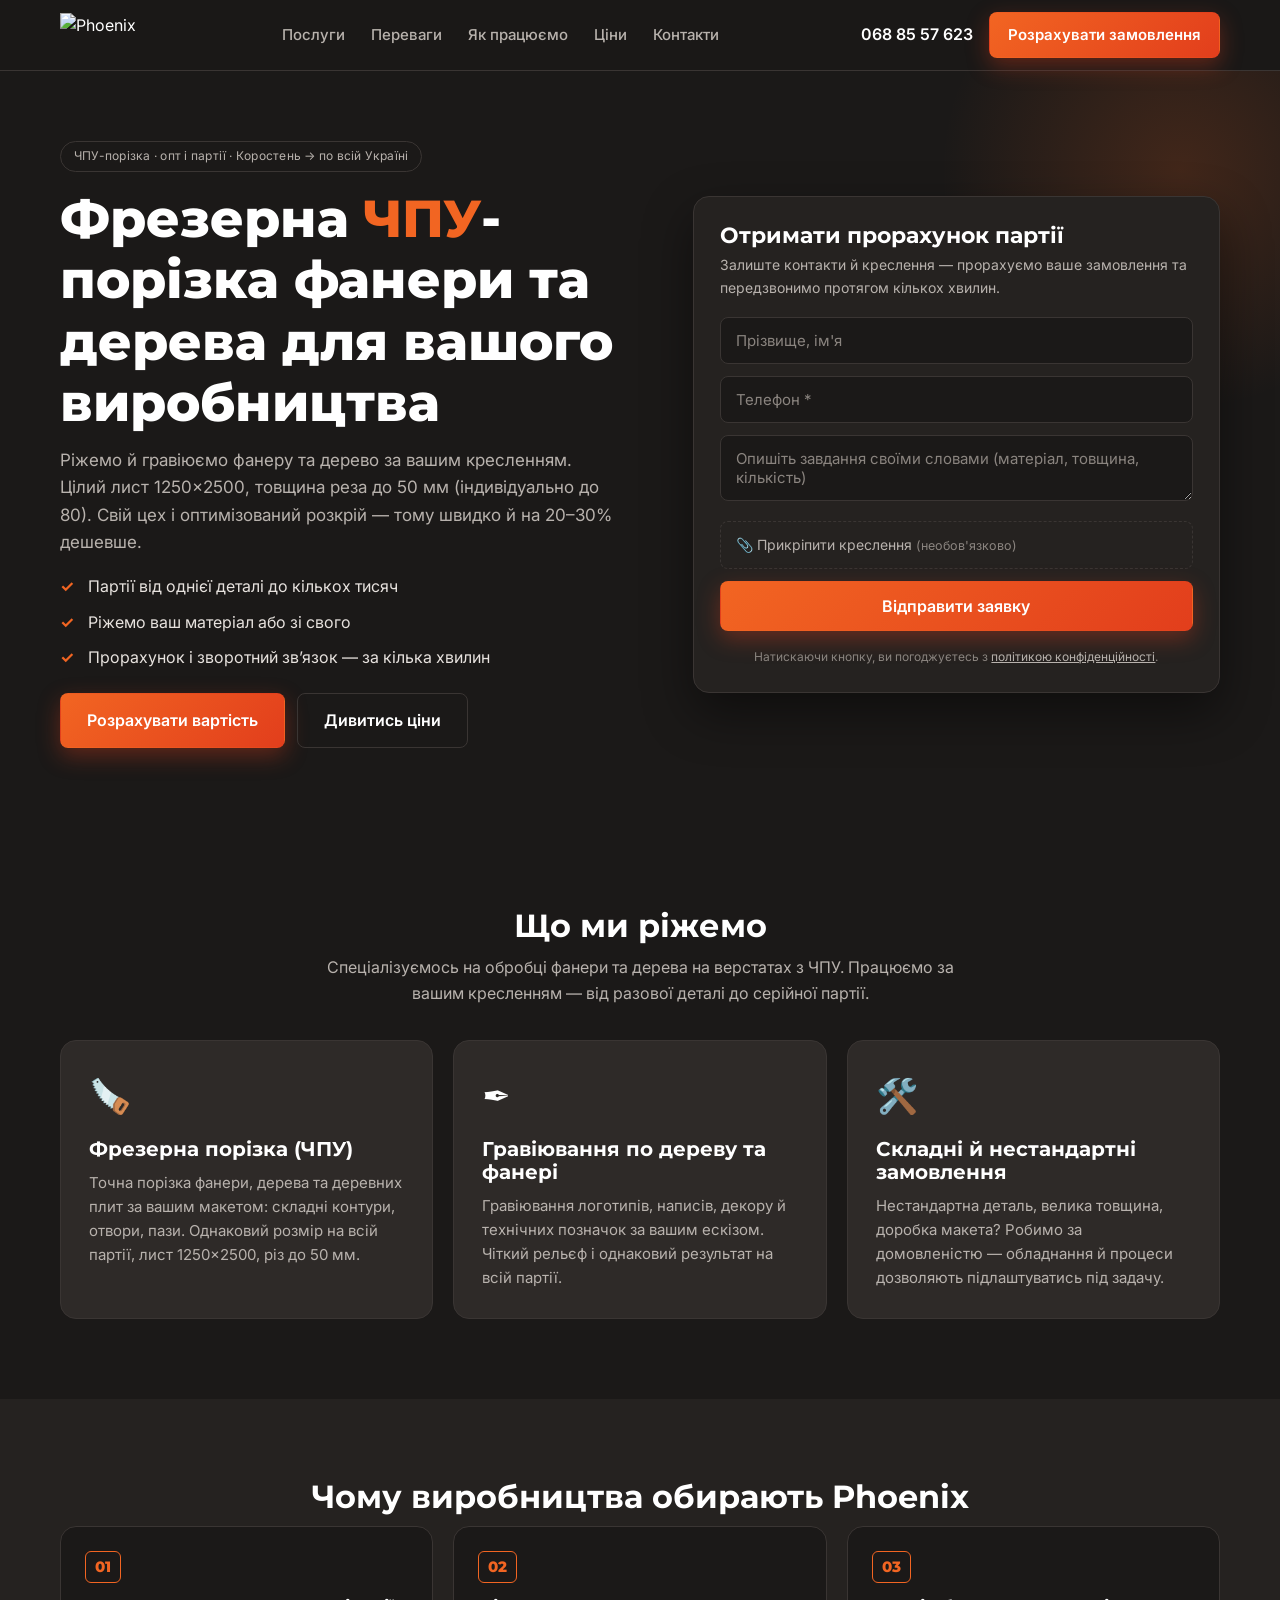
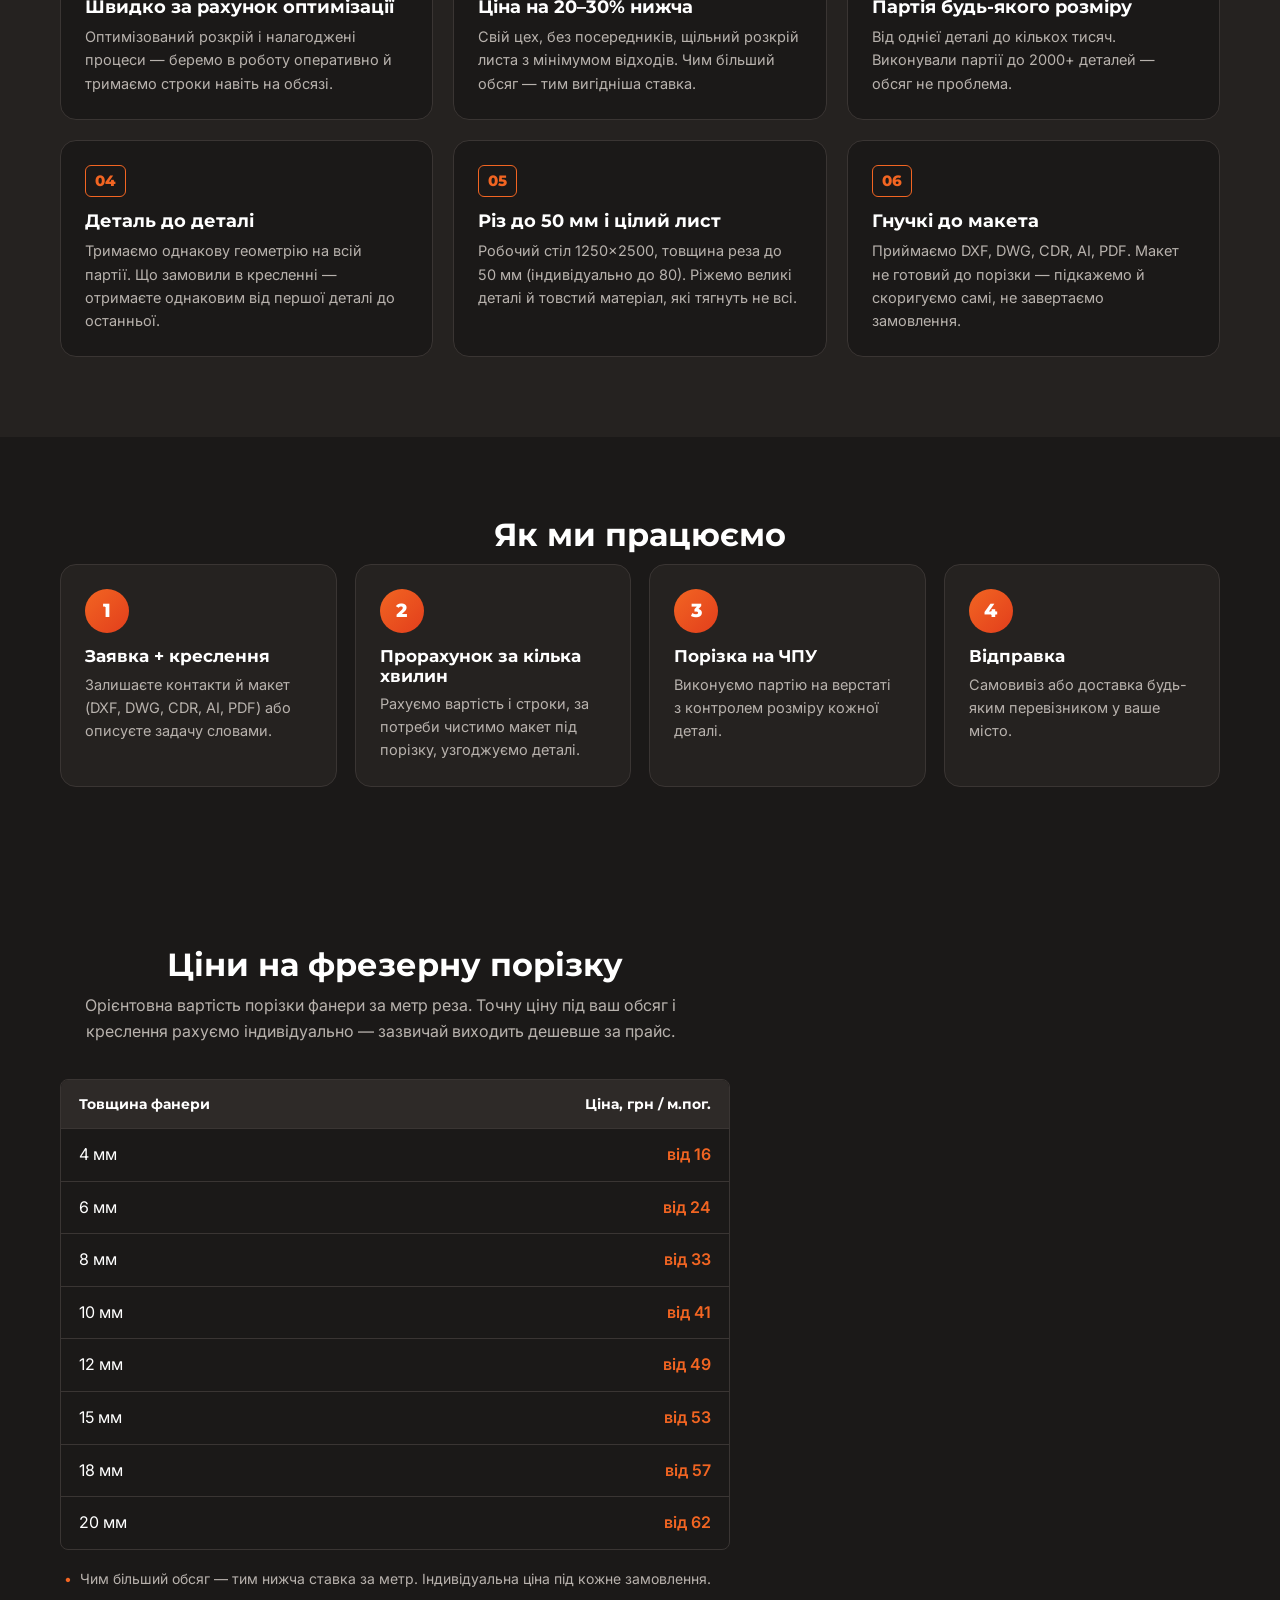
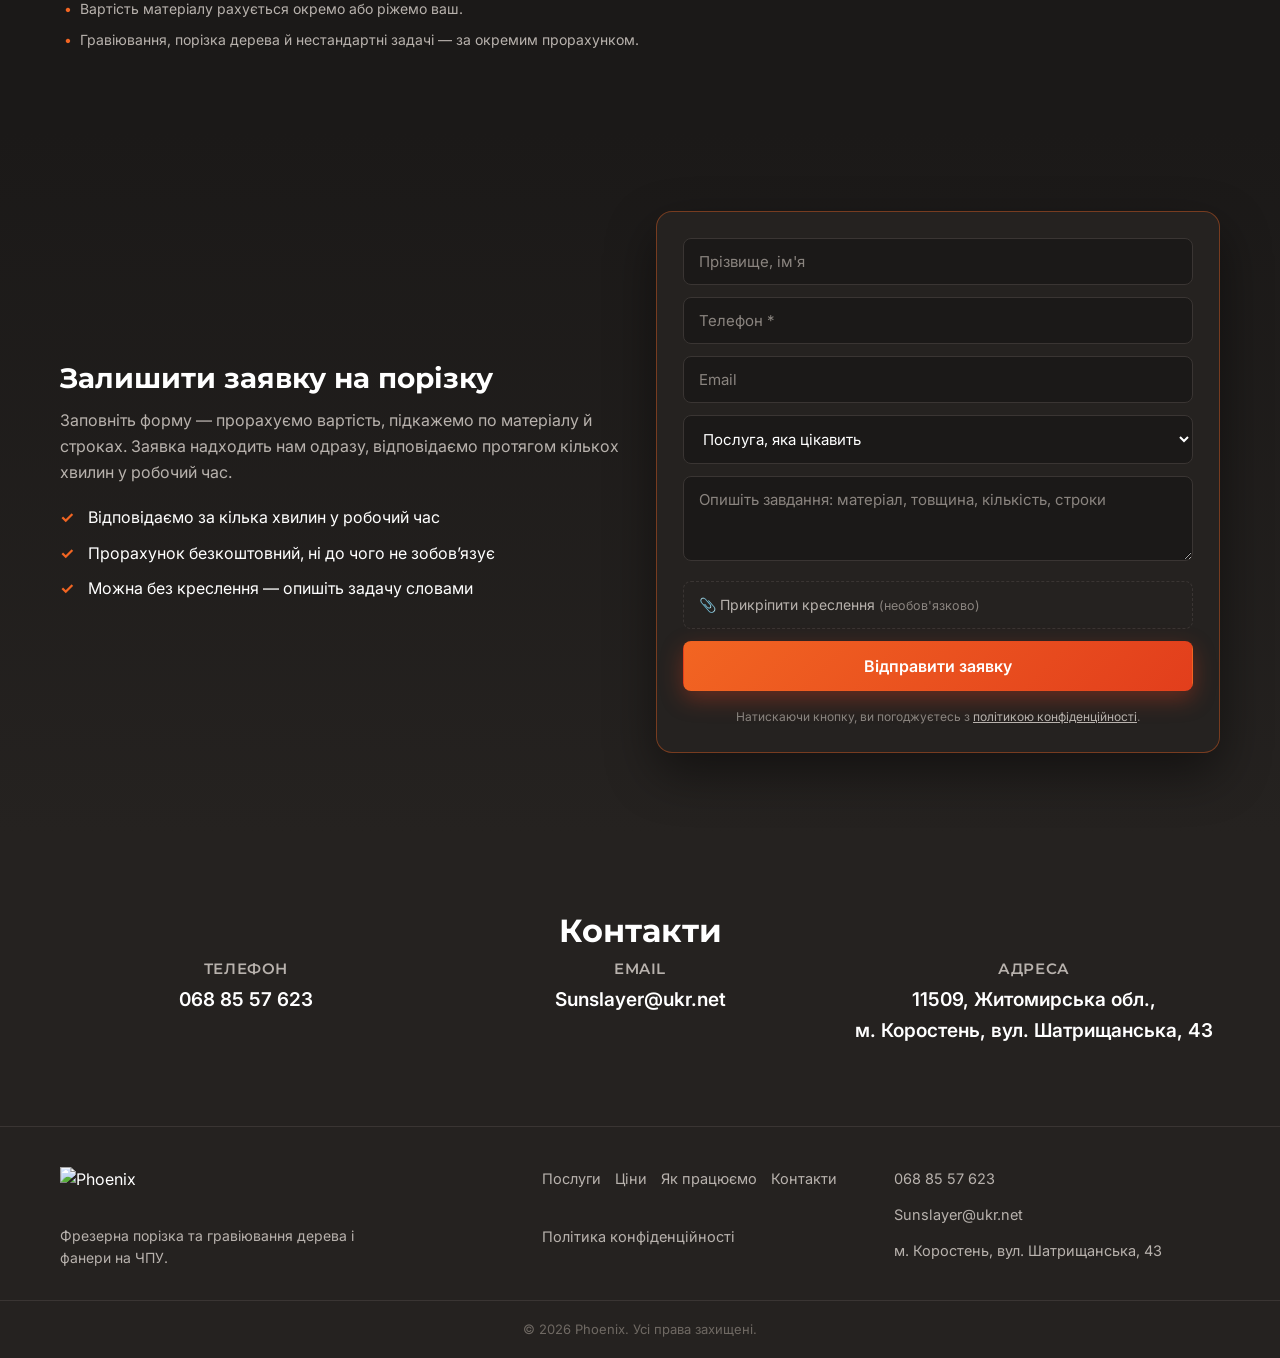
==== commit 31ea853c: "Add files via upload" ====
--- a/index.html
+++ b/index.html
@@ -3,6 +3,7 @@
 <head>
 <meta charset="UTF-8">
 <meta name="viewport" content="width=device-width, initial-scale=1.0">
+<meta name="theme-color" content="#1B1918">
 <title>Фрезерна ЧПУ-порізка фанери та дерева — опт і партії | Phoenix, Коростень</title>
 <meta name="description" content="Фрезерна порізка та гравіювання фанери й дерева на ЧПУ. Партії від 1 до тисяч деталей, різ до 50 мм, лист 1250×2500. Ціни на 20–30% нижчі. Працюємо за вашим кресленням по всій Україні.">
 <meta name="robots" content="index,follow">
@@ -135,26 +136,14 @@
             <span class="field__err">Вкажіть телефон</span>
           </div>
           <div class="field">
-            <input type="email" name="email" placeholder="Email" autocomplete="email">
-            <span class="field__err">Невірний email</span>
-          </div>
-          <div class="field">
-            <select name="service">
-              <option value="">Послуга, яка цікавить</option>
-              <option>Фрезерна порізка</option>
-              <option>Гравіювання</option>
-              <option>Інше / не визначився</option>
-            </select>
-          </div>
-          <div class="field">
-            <textarea name="message" rows="2" placeholder="Коментар (матеріал, товщина, кількість)"></textarea>
+            <textarea name="message" rows="2" placeholder="Опишіть завдання своїми словами (матеріал, товщина, кількість)"></textarea>
           </div>
           <label class="file">
             <input type="file" name="file" accept=".dxf,.dwg,.cdr,.ai,.pdf,.svg,.eps,.zip,.rar">
             <span class="file__label">📎 Прикріпити креслення <em>(необов'язково)</em></span>
           </label>
           <button type="submit" class="btn btn--primary btn--full">Відправити заявку</button>
-          <p class="form-note">Натискаючи кнопку, ви погоджуєтесь з <a href="#privacy">політикою конфіденційності</a>.</p>
+          <p class="form-note">Натискаючи кнопку, ви погоджуєтесь з <a href="privacy.html">політикою конфіденційності</a>.</p>
         </form>
         <!-- FORM TEMPLATE END -->
       </div>
@@ -171,7 +160,7 @@
       <article class="card">
         <div class="card__icon">🪚</div>
         <h3 class="card__title">Фрезерна порізка (ЧПУ)</h3>
-        <p class="card__text">Точна порізка фанери, дерева та деревних плит за вашим макетом: складні контури, отвори, пази, вибірки. Тримаємо однаковий розмір на всій партії — деталь до деталі. Цілий лист 1250×2500, товщина реза до 50 мм (індивідуально до 80). Ріжемо ваш матеріал або зі свого.</p>
+        <p class="card__text">Точна порізка фанери, дерева та деревних плит за вашим макетом: складні контури, отвори, пази. Однаковий розмір на всій партії, лист 1250×2500, різ до 50 мм.</p>
       </article>
       <article class="card">
         <div class="card__icon">✒️</div>
@@ -198,8 +187,6 @@
       <article class="feature"><span class="feature__num">04</span><h3>Деталь до деталі</h3><p>Тримаємо однакову геометрію на всій партії. Що замовили в кресленні — отримаєте однаковим від першої деталі до останньої.</p></article>
       <article class="feature"><span class="feature__num">05</span><h3>Різ до 50 мм і цілий лист</h3><p>Робочий стіл 1250×2500, товщина реза до 50 мм (індивідуально до 80). Ріжемо великі деталі й товстий матеріал, які тягнуть не всі.</p></article>
       <article class="feature"><span class="feature__num">06</span><h3>Гнучкі до макета</h3><p>Приймаємо DXF, DWG, CDR, AI, PDF. Макет не готовий до порізки — підкажемо й скоригуємо самі, не завертаємо замовлення.</p></article>
-      <article class="feature"><span class="feature__num">07</span><h3>Свій матеріал або ваш</h3><p>Ріжемо з вашого матеріалу або підберемо й закупимо потрібну фанеру під замовлення.</p></article>
-      <article class="feature"><span class="feature__num">08</span><h3>Доставка по Україні</h3><p>Відправляємо будь-яким перевізником у ваше місто. Самовивіз — Коростень, Житомирська область.</p></article>
     </div>
   </div>
 </section>
@@ -265,34 +252,6 @@
       </ul>
     </div>
 
-    <div class="prices__form">
-      <div class="formcard" data-form-source="Блок цін (екран 2)">
-        <h2 class="formcard__title">Порахувати моє замовлення</h2>
-        <p class="formcard__sub">Надішліть креслення — дамо точну ціну під ваш обсяг.</p>
-        <!-- FORM TEMPLATE START -->
-        <form class="lead-form" novalidate>
-          <div class="field"><input type="text" name="name" placeholder="Прізвище, ім'я" autocomplete="name"></div>
-          <div class="field"><input type="tel" name="phone" placeholder="Телефон *" autocomplete="tel" required><span class="field__err">Вкажіть телефон</span></div>
-          <div class="field"><input type="email" name="email" placeholder="Email" autocomplete="email"><span class="field__err">Невірний email</span></div>
-          <div class="field">
-            <select name="service">
-              <option value="">Послуга, яка цікавить</option>
-              <option>Фрезерна порізка</option>
-              <option>Гравіювання</option>
-              <option>Інше / не визначився</option>
-            </select>
-          </div>
-          <div class="field"><textarea name="message" rows="2" placeholder="Коментар (матеріал, товщина, кількість)"></textarea></div>
-          <label class="file">
-            <input type="file" name="file" accept=".dxf,.dwg,.cdr,.ai,.pdf,.svg,.eps,.zip,.rar">
-            <span class="file__label">📎 Прикріпити креслення <em>(необов'язково)</em></span>
-          </label>
-          <button type="submit" class="btn btn--primary btn--full">Відправити заявку</button>
-          <p class="form-note">Натискаючи кнопку, ви погоджуєтесь з <a href="#privacy">політикою конфіденційності</a>.</p>
-        </form>
-        <!-- FORM TEMPLATE END -->
-      </div>
-    </div>
   </div>
 </section>
 
@@ -329,7 +288,7 @@
             <span class="file__label">📎 Прикріпити креслення <em>(необов'язково)</em></span>
           </label>
           <button type="submit" class="btn btn--primary btn--full">Відправити заявку</button>
-          <p class="form-note">Натискаючи кнопку, ви погоджуєтесь з <a href="#privacy">політикою конфіденційності</a>.</p>
+          <p class="form-note">Натискаючи кнопку, ви погоджуєтесь з <a href="privacy.html">політикою конфіденційності</a>.</p>
         </form>
         <!-- FORM TEMPLATE END -->
       </div>
@@ -358,24 +317,13 @@
   </div>
 </section>
 
-<!-- ================= ПОЛІТИКА КОНФІДЕНЦІЙНОСТІ (заглушка) ================= -->
-<!-- ЗАМІНІТЬ текст нижче на вашу оферту / політику, коли надасте документ -->
-<section class="section" id="privacy">
-  <div class="container privacy">
-    <h2 class="section__title">Політика конфіденційності</h2>
-    <p>Залишаючи заявку на сайті, ви надаєте згоду на обробку наданих персональних даних (ім'я, номер телефону, email) з метою опрацювання вашого звернення та зворотного зв'язку. Дані не передаються третім особам і використовуються виключно для комунікації щодо ваших замовлень.</p>
-    <p>Для видалення ваших даних або з інших питань щодо конфіденційності зв'яжіться з нами: <a href="mailto:Sunslayer@ukr.net">Sunslayer@ukr.net</a>.</p>
-    <p class="privacy__note">* Це тимчасовий текст-заглушка. Замініть його на офіційну політику / договір оферти.</p>
-  </div>
-</section>
-
 </main>
 
 <!-- ================= ФУТЕР ================= -->
 <footer class="footer">
   <div class="container footer__inner">
     <div class="footer__brand">
-      <img src="img/logo.png" alt="Phoenix" width="150" height="83">
+      <img src="img/logo.png" alt="Phoenix" width="150" height="83" loading="lazy" decoding="async">
       <p>Фрезерна порізка та гравіювання дерева і фанери на ЧПУ.</p>
     </div>
     <nav class="footer__nav">
@@ -383,7 +331,7 @@
       <a href="#prices">Ціни</a>
       <a href="#process">Як працюємо</a>
       <a href="#contacts">Контакти</a>
-      <a href="#privacy">Політика конфіденційності</a>
+      <a href="privacy.html">Політика конфіденційності</a>
     </nav>
     <div class="footer__contacts">
       <a href="tel:+380688557623">068 85 57 623</a>
--- a/css/style.css
+++ b/css/style.css
@@ -54,9 +54,9 @@
 .btn--full{width:100%}
 
 .badge{
-  display:inline-block;padding:7px 14px;border:1px solid var(--line);
-  border-radius:100px;font-size:13px;color:var(--muted);margin-bottom:20px;
-  letter-spacing:.02em;
+  display:inline-block;padding:6px 13px;border:1px solid var(--line);
+  border-radius:100px;font-size:12px;color:var(--muted);margin-bottom:16px;
+  letter-spacing:.02em;line-height:1.4;
 }
 
 /* ---------- Хедер ---------- */
@@ -74,6 +74,20 @@
 .header__phone{font-weight:600;font-size:16px;transition:var(--tr)}
 .header__phone:hover{color:var(--primary)}
 
+/* Кнопка «Подзвонити» (тільки моб.) */
+.header__call{
+  display:flex;align-items:center;justify-content:center;flex:0 0 auto;
+  width:42px;height:42px;margin-left:auto;margin-right:8px;
+  border-radius:50%;background:var(--grad);color:#fff;
+  box-shadow:0 6px 16px rgba(226,62,28,.4);
+}
+.header__call:active{transform:scale(.94)}
+
+/* Телефон + CTA всередині мобільного меню */
+.nav__foot{display:none}
+.nav__phone{display:flex;align-items:center;gap:9px;font-weight:600;font-size:17px;color:var(--text)}
+.nav__phone svg{color:var(--primary)}
+
 .burger{display:flex;flex-direction:column;gap:5px;background:none;border:0;cursor:pointer;padding:8px}
 .burger span{width:26px;height:2px;background:var(--text);transition:var(--tr)}
 .burger[aria-expanded="true"] span:nth-child(1){transform:translateY(7px) rotate(45deg)}
@@ -84,20 +98,23 @@
 .nav.is-open{
   display:flex;flex-direction:column;gap:0;
   position:absolute;top:70px;left:0;right:0;
-  background:var(--surface);border-bottom:1px solid var(--line);padding:8px 20px 18px;
+  background:var(--surface);border-bottom:1px solid var(--line);padding:8px 20px 20px;
+  box-shadow:var(--shadow);
 }
 .nav.is-open .nav__link{padding:14px 0;border-bottom:1px solid var(--line);font-size:17px}
+.nav.is-open .nav__link:last-of-type{border-bottom:0}
+.nav.is-open .nav__foot{display:flex;flex-direction:column;gap:14px;padding-top:16px;margin-top:6px;border-top:1px solid var(--line)}
 
 /* ---------- HERO ---------- */
-.hero{padding:44px 0 56px;position:relative;overflow:hidden}
+.hero{padding:26px 0 38px;position:relative;overflow:hidden}
 .hero::before{
   content:"";position:absolute;top:-160px;right:-160px;width:520px;height:520px;
   background:radial-gradient(circle,rgba(242,101,34,.18),transparent 65%);pointer-events:none;
 }
-.hero__inner{display:grid;gap:36px;position:relative}
-.hero__title{font-size:34px;font-weight:800;margin-bottom:16px}
-.hero__lead{color:var(--muted);font-size:17px;margin-bottom:20px;max-width:560px}
-.hero__points{list-style:none;display:grid;gap:10px;margin-bottom:26px}
+.hero__inner{display:grid;gap:26px;position:relative}
+.hero__title{font-size:27px;line-height:1.18;font-weight:800;margin-bottom:14px}
+.hero__lead{color:var(--muted);font-size:15.5px;margin-bottom:18px;max-width:560px}
+.hero__points{list-style:none;display:grid;gap:10px;margin-bottom:22px}
 .hero__points li{position:relative;padding-left:28px;color:#e7e2de}
 .hero__points li::before{content:"✓";position:absolute;left:0;color:var(--primary);font-weight:700}
 .hero__cta{display:flex;flex-wrap:wrap;gap:12px}
@@ -105,7 +122,7 @@
 /* ---------- Картка форми ---------- */
 .formcard{
   background:var(--surface);border:1px solid var(--line);
-  border-radius:var(--radius-lg);padding:26px;box-shadow:var(--shadow);
+  border-radius:var(--radius-lg);padding:20px;box-shadow:var(--shadow);
 }
 .formcard--accent{border-color:rgba(242,101,34,.4)}
 .formcard__title{font-size:22px;margin-bottom:6px}
@@ -143,9 +160,9 @@
 .form-note a{color:var(--muted);text-decoration:underline}
 
 /* ---------- Секції ---------- */
-.section{padding:56px 0}
+.section{padding:44px 0}
 .section--alt{background:var(--surface)}
-.section__title{font-size:28px;text-align:center;margin-bottom:10px}
+.section__title{font-size:25px;text-align:center;margin-bottom:10px}
 .section__sub{text-align:center;color:var(--muted);max-width:640px;margin:0 auto 34px}
 .is-hidden{display:none !important}
 
@@ -250,9 +267,9 @@
 
 /* ---------- FAB (моб. кнопка заявки) ---------- */
 .fab{
-  position:fixed;right:16px;bottom:16px;z-index:40;
-  background:var(--grad);color:#fff;font-weight:600;font-size:15px;
-  padding:14px 20px;border-radius:100px;box-shadow:0 10px 26px rgba(226,62,28,.45);
+  position:fixed;right:14px;bottom:18px;z-index:40;
+  background:var(--grad);color:#fff;font-weight:600;font-size:14px;
+  padding:12px 18px;border-radius:100px;box-shadow:0 10px 26px rgba(226,62,28,.45);
 }
 .fab:hover{filter:brightness(1.08)}
 
@@ -277,7 +294,10 @@
 
 /* Планшет */
 @media(min-width:768px){
+  .section{padding:56px 0}
+  .formcard{padding:26px}
   .hero__title{font-size:44px}
+  .hero__lead{font-size:17px}
   .cards--2{grid-template-columns:1fr 1fr}
   .cards--3{grid-template-columns:1fr 1fr}
   .steps{grid-template-columns:repeat(2,1fr)}
@@ -292,6 +312,7 @@
   .nav{display:flex}
   .header__actions{display:flex}
   .burger{display:none}
+  .header__call{display:none}
   .fab{display:none}
   .hero{padding:70px 0 80px}
   .hero__inner{grid-template-columns:1.05fr .95fr;align-items:center;gap:50px}
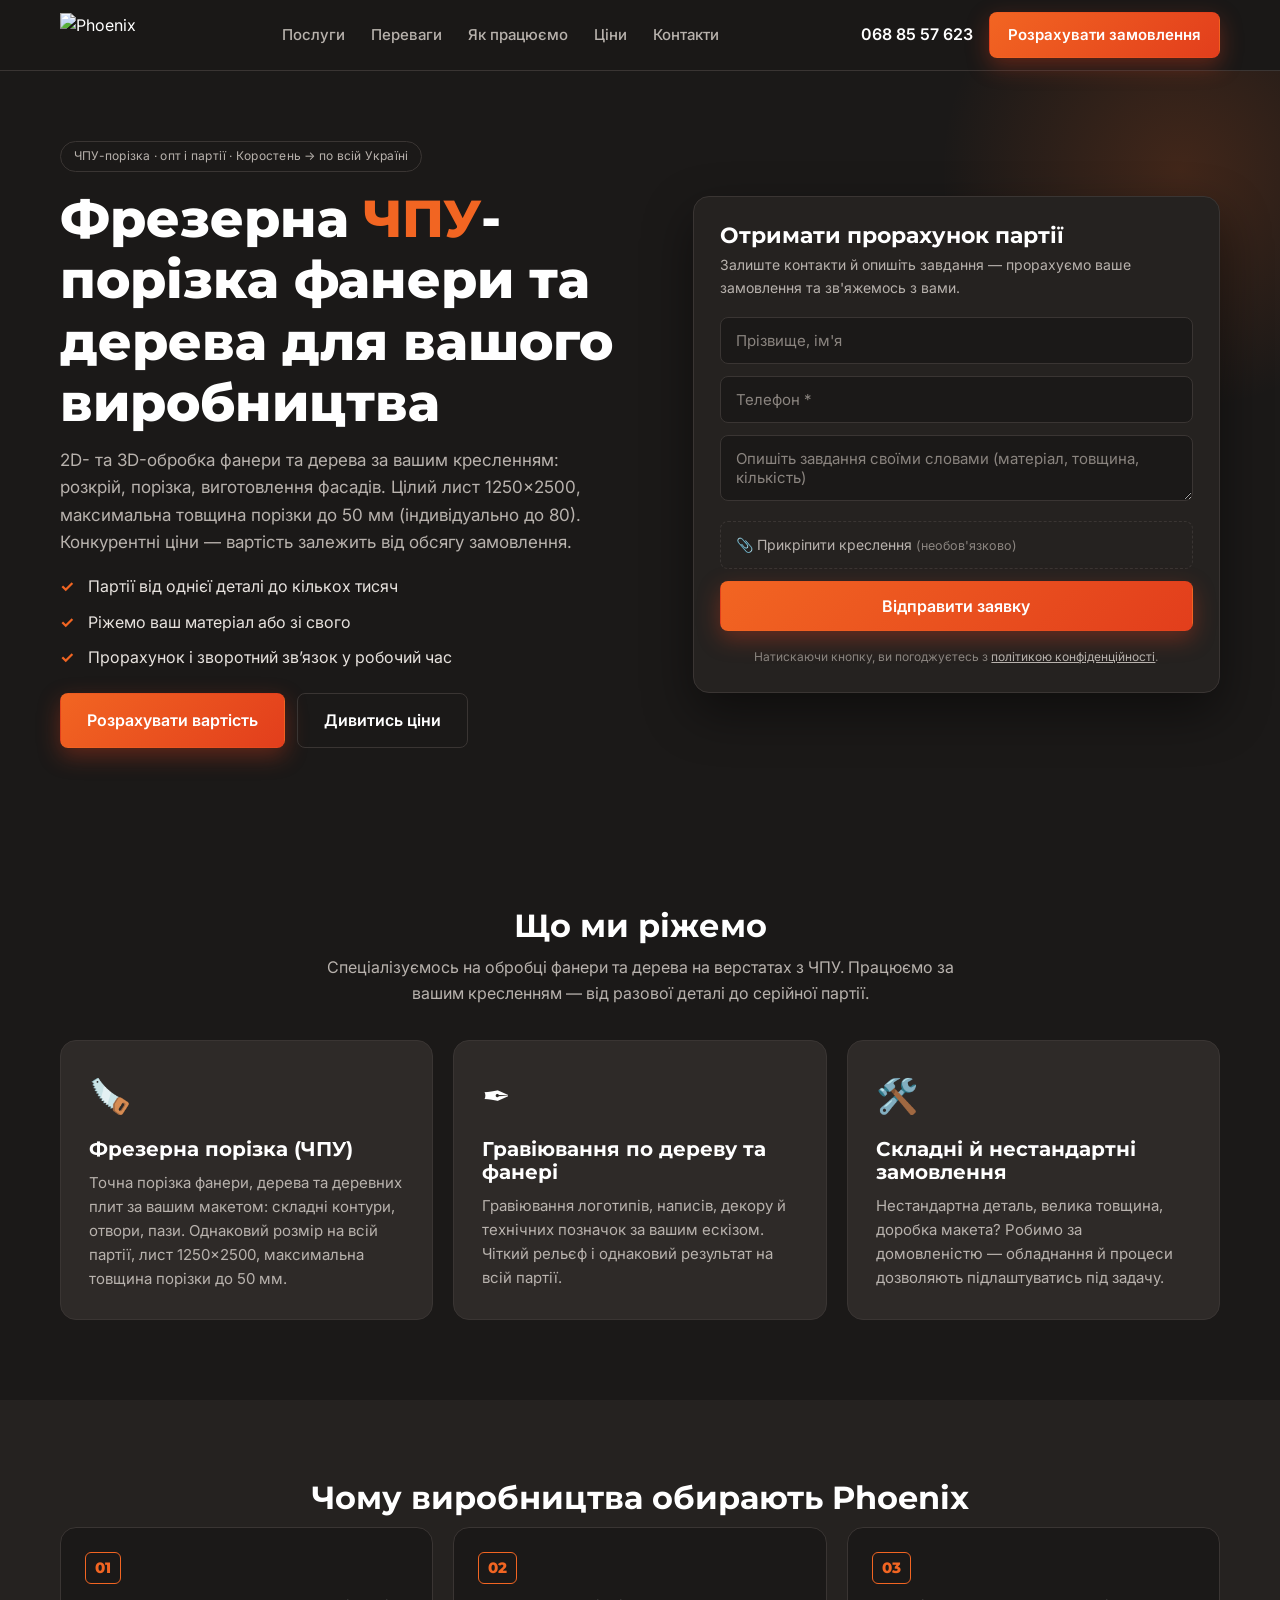
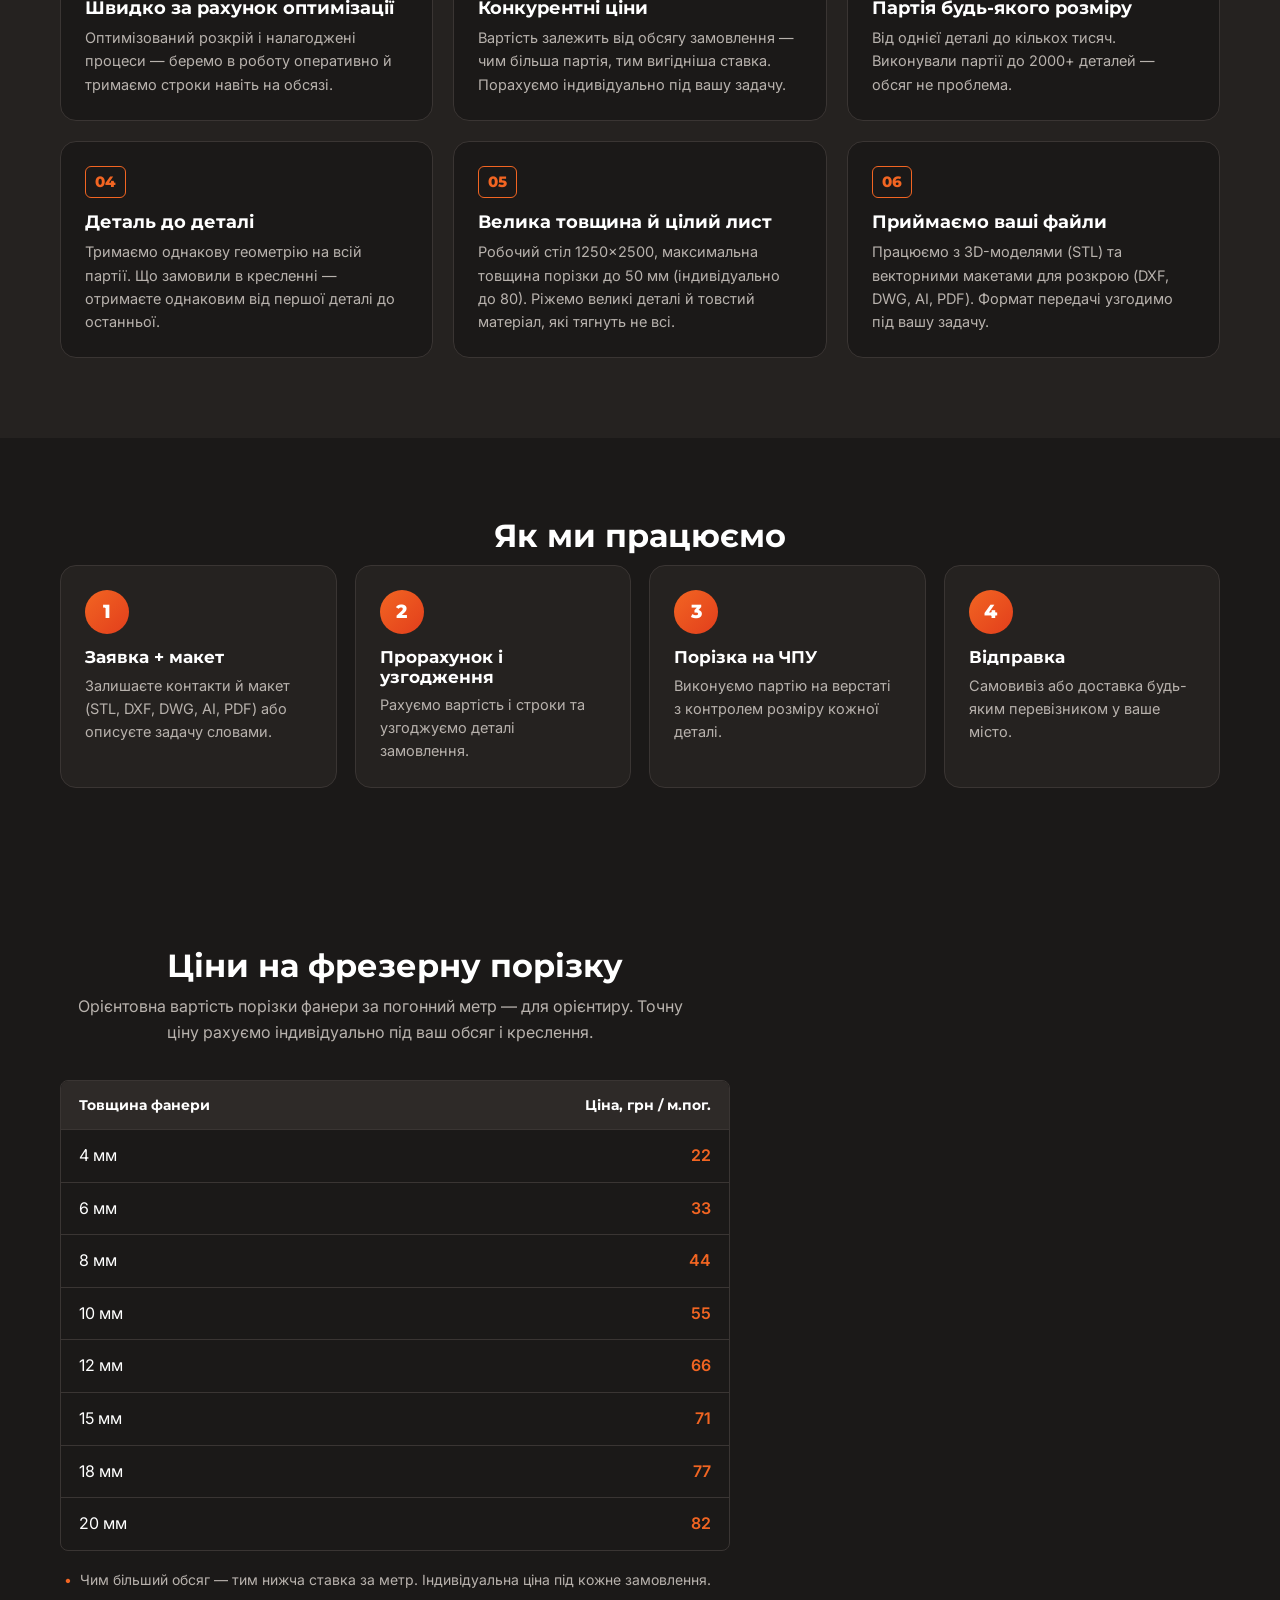
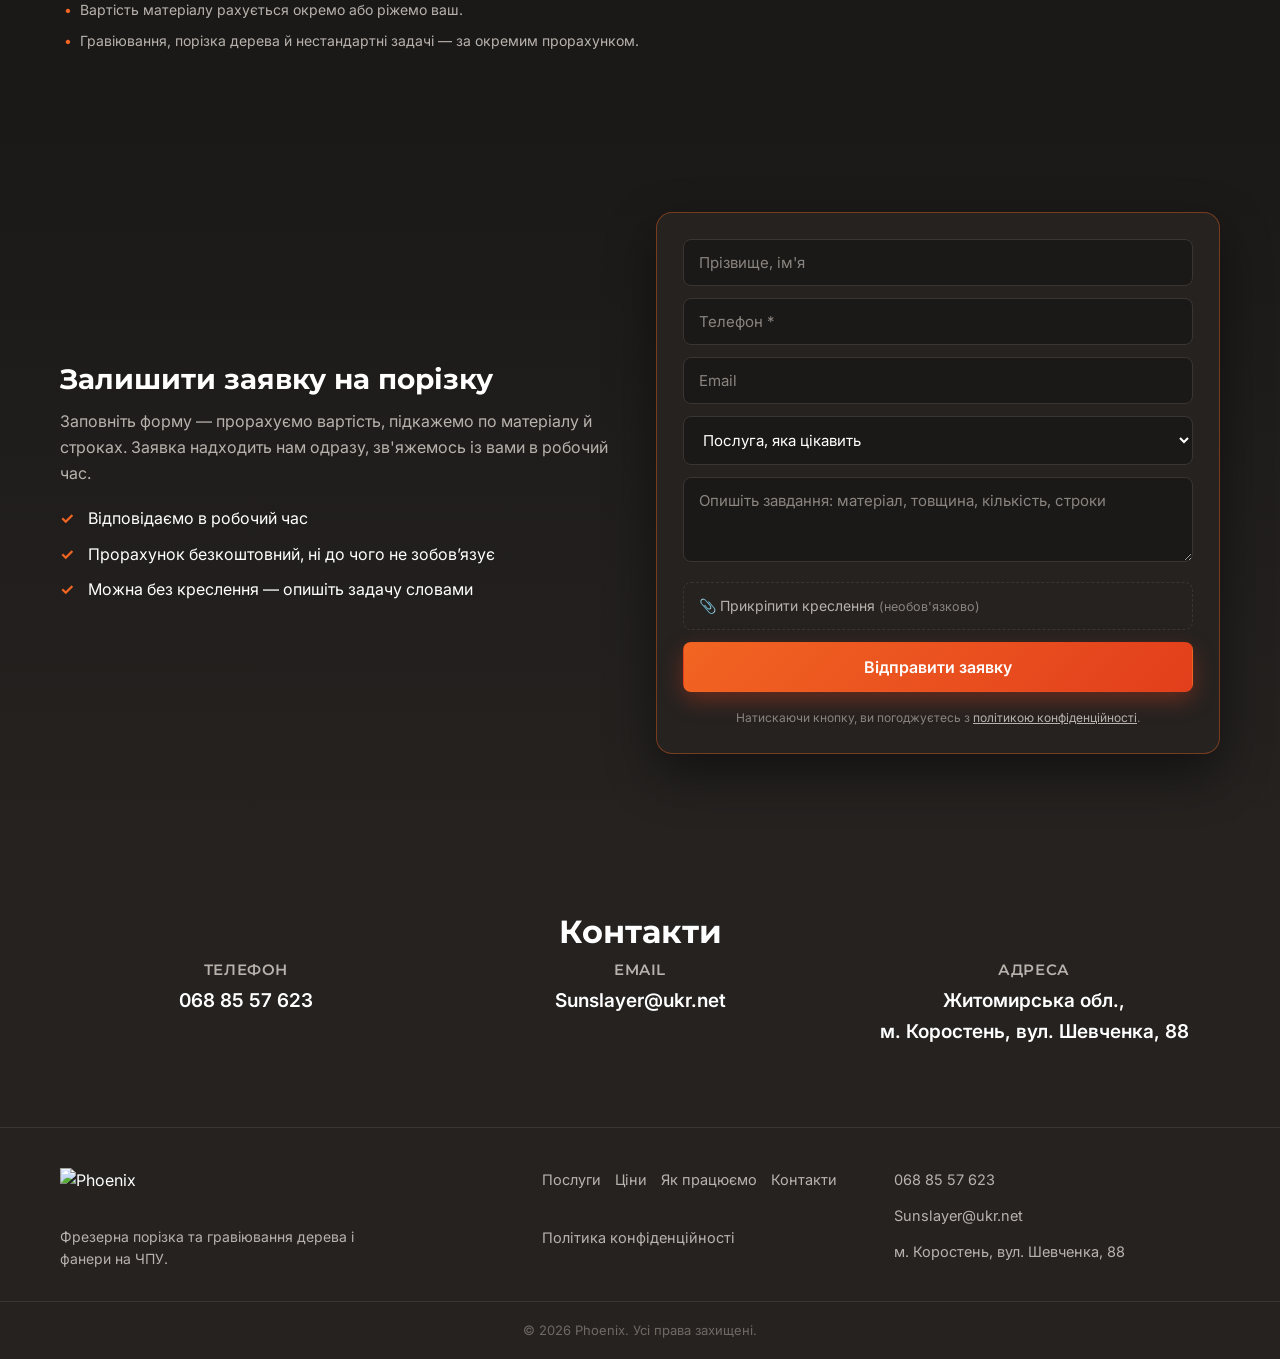
==== commit fe1da531: "Add files via upload" ====
--- a/index.html
+++ b/index.html
@@ -5,14 +5,14 @@
 <meta name="viewport" content="width=device-width, initial-scale=1.0">
 <meta name="theme-color" content="#1B1918">
 <title>Фрезерна ЧПУ-порізка фанери та дерева — опт і партії | Phoenix, Коростень</title>
-<meta name="description" content="Фрезерна порізка та гравіювання фанери й дерева на ЧПУ. Партії від 1 до тисяч деталей, різ до 50 мм, лист 1250×2500. Ціни на 20–30% нижчі. Працюємо за вашим кресленням по всій Україні.">
+<meta name="description" content="2D- та 3D-обробка фанери й дерева на ЧПУ: розкрій, порізка, гравіювання, фасади. Партії від 1 до тисяч деталей, лист 1250×2500, максимальна товщина порізки 50 мм. Конкурентні ціни — залежать від обсягу. Працюємо за вашим кресленням по всій Україні.">
 <meta name="robots" content="index,follow">
 <link rel="canonical" href="https://phoenix-cnc.com/">
 
 <!-- Open Graph -->
 <meta property="og:type" content="website">
 <meta property="og:title" content="Фрезерна ЧПУ-порізка фанери та дерева — опт і партії | Phoenix">
-<meta property="og:description" content="Фрезерна порізка й гравіювання на ЧПУ. Партії від 1 до тисяч деталей, різ до 50 мм. Ціни нижчі за ринок.">
+<meta property="og:description" content="2D- та 3D-обробка фанери й дерева на ЧПУ. Партії від 1 до тисяч деталей. Конкурентні ціни, залежать від обсягу.">
 <meta property="og:url" content="https://phoenix-cnc.com/">
 <meta property="og:image" content="https://phoenix-cnc.com/img/og-image.png">
 <meta name="twitter:card" content="summary_large_image">
@@ -110,11 +110,11 @@
     <div class="hero__text">
       <span class="badge">ЧПУ-порізка · опт і партії · Коростень → по всій Україні</span>
       <h1 class="hero__title">Фрезерна <span class="accent">ЧПУ</span>-порізка фанери та дерева для вашого виробництва</h1>
-      <p class="hero__lead">Ріжемо й гравіюємо фанеру та дерево за вашим кресленням. Цілий лист 1250×2500, товщина реза до 50 мм (індивідуально до 80). Свій цех і оптимізований розкрій — тому швидко й на 20–30% дешевше.</p>
+      <p class="hero__lead">2D- та 3D-обробка фанери та дерева за вашим кресленням: розкрій, порізка, виготовлення фасадів. Цілий лист 1250×2500, максимальна товщина порізки до 50 мм (індивідуально до 80). Конкурентні ціни — вартість залежить від обсягу замовлення.</p>
       <ul class="hero__points">
         <li>Партії від однієї деталі до кількох тисяч</li>
         <li>Ріжемо ваш матеріал або зі свого</li>
-        <li>Прорахунок і зворотний звʼязок — за кілька хвилин</li>
+        <li>Прорахунок і зворотний звʼязок у робочий час</li>
       </ul>
       <div class="hero__cta">
         <a href="#lead" class="btn btn--primary">Розрахувати вартість</a>
@@ -125,7 +125,7 @@
     <div class="hero__form">
       <div class="formcard" data-form-source="Hero (екран 1)">
         <h2 class="formcard__title">Отримати прорахунок партії</h2>
-        <p class="formcard__sub">Залиште контакти й креслення — прорахуємо ваше замовлення та передзвонимо протягом кількох хвилин.</p>
+        <p class="formcard__sub">Залиште контакти й опишіть завдання — прорахуємо ваше замовлення та зв'яжемось з вами.</p>
         <!-- FORM TEMPLATE START -->
         <form class="lead-form" novalidate>
           <div class="field">
@@ -139,7 +139,7 @@
             <textarea name="message" rows="2" placeholder="Опишіть завдання своїми словами (матеріал, товщина, кількість)"></textarea>
           </div>
           <label class="file">
-            <input type="file" name="file" accept=".dxf,.dwg,.cdr,.ai,.pdf,.svg,.eps,.zip,.rar">
+            <input type="file" name="file" accept=".stl,.dxf,.dwg,.cdr,.ai,.pdf,.svg,.eps,.zip,.rar">
             <span class="file__label">📎 Прикріпити креслення <em>(необов'язково)</em></span>
           </label>
           <button type="submit" class="btn btn--primary btn--full">Відправити заявку</button>
@@ -160,7 +160,7 @@
       <article class="card">
         <div class="card__icon">🪚</div>
         <h3 class="card__title">Фрезерна порізка (ЧПУ)</h3>
-        <p class="card__text">Точна порізка фанери, дерева та деревних плит за вашим макетом: складні контури, отвори, пази. Однаковий розмір на всій партії, лист 1250×2500, різ до 50 мм.</p>
+        <p class="card__text">Точна порізка фанери, дерева та деревних плит за вашим макетом: складні контури, отвори, пази. Однаковий розмір на всій партії, лист 1250×2500, максимальна товщина порізки до 50 мм.</p>
       </article>
       <article class="card">
         <div class="card__icon">✒️</div>
@@ -182,11 +182,11 @@
     <h2 class="section__title">Чому виробництва обирають Phoenix</h2>
     <div class="cards cards--3">
       <article class="feature"><span class="feature__num">01</span><h3>Швидко за рахунок оптимізації</h3><p>Оптимізований розкрій і налагоджені процеси — беремо в роботу оперативно й тримаємо строки навіть на обсязі.</p></article>
-      <article class="feature"><span class="feature__num">02</span><h3>Ціна на 20–30% нижча</h3><p>Свій цех, без посередників, щільний розкрій листа з мінімумом відходів. Чим більший обсяг — тим вигідніша ставка.</p></article>
+      <article class="feature"><span class="feature__num">02</span><h3>Конкурентні ціни</h3><p>Вартість залежить від обсягу замовлення — чим більша партія, тим вигідніша ставка. Порахуємо індивідуально під вашу задачу.</p></article>
       <article class="feature"><span class="feature__num">03</span><h3>Партія будь-якого розміру</h3><p>Від однієї деталі до кількох тисяч. Виконували партії до 2000+ деталей — обсяг не проблема.</p></article>
       <article class="feature"><span class="feature__num">04</span><h3>Деталь до деталі</h3><p>Тримаємо однакову геометрію на всій партії. Що замовили в кресленні — отримаєте однаковим від першої деталі до останньої.</p></article>
-      <article class="feature"><span class="feature__num">05</span><h3>Різ до 50 мм і цілий лист</h3><p>Робочий стіл 1250×2500, товщина реза до 50 мм (індивідуально до 80). Ріжемо великі деталі й товстий матеріал, які тягнуть не всі.</p></article>
-      <article class="feature"><span class="feature__num">06</span><h3>Гнучкі до макета</h3><p>Приймаємо DXF, DWG, CDR, AI, PDF. Макет не готовий до порізки — підкажемо й скоригуємо самі, не завертаємо замовлення.</p></article>
+      <article class="feature"><span class="feature__num">05</span><h3>Велика товщина й цілий лист</h3><p>Робочий стіл 1250×2500, максимальна товщина порізки до 50 мм (індивідуально до 80). Ріжемо великі деталі й товстий матеріал, які тягнуть не всі.</p></article>
+      <article class="feature"><span class="feature__num">06</span><h3>Приймаємо ваші файли</h3><p>Працюємо з 3D-моделями (STL) та векторними макетами для розкрою (DXF, DWG, AI, PDF). Формат передачі узгодимо під вашу задачу.</p></article>
     </div>
   </div>
 </section>
@@ -196,8 +196,8 @@
   <div class="container">
     <h2 class="section__title">Як ми працюємо</h2>
     <div class="steps">
-      <div class="step"><span class="step__num">1</span><h3>Заявка + креслення</h3><p>Залишаєте контакти й макет (DXF, DWG, CDR, AI, PDF) або описуєте задачу словами.</p></div>
-      <div class="step"><span class="step__num">2</span><h3>Прорахунок за кілька хвилин</h3><p>Рахуємо вартість і строки, за потреби чистимо макет під порізку, узгоджуємо деталі.</p></div>
+      <div class="step"><span class="step__num">1</span><h3>Заявка + макет</h3><p>Залишаєте контакти й макет (STL, DXF, DWG, AI, PDF) або описуєте задачу словами.</p></div>
+      <div class="step"><span class="step__num">2</span><h3>Прорахунок і узгодження</h3><p>Рахуємо вартість і строки та узгоджуємо деталі замовлення.</p></div>
       <div class="step"><span class="step__num">3</span><h3>Порізка на ЧПУ</h3><p>Виконуємо партію на верстаті з контролем розміру кожної деталі.</p></div>
       <div class="step"><span class="step__num">4</span><h3>Відправка</h3><p>Самовивіз або доставка будь-яким перевізником у ваше місто.</p></div>
     </div>
@@ -210,7 +210,7 @@
 <section class="section section--alt is-hidden" id="works">
   <div class="container">
     <h2 class="section__title">Приклади робіт</h2>
-    <p class="section__sub">Показуємо результат по поточних замовленнях — край реза, точність контуру й стабільність партії.</p>
+    <p class="section__sub">Показуємо результат по поточних замовленнях — край порізки, точність контуру й стабільність партії.</p>
     <div class="gallery">
       <div class="gallery__item"><span>Фото роботи</span></div>
       <div class="gallery__item"><span>Фото роботи</span></div>
@@ -227,21 +227,21 @@
   <div class="container prices__inner">
     <div class="prices__table-wrap">
       <h2 class="section__title">Ціни на фрезерну порізку</h2>
-      <p class="section__sub">Орієнтовна вартість порізки фанери за метр реза. Точну ціну під ваш обсяг і креслення рахуємо індивідуально — зазвичай виходить дешевше за прайс.</p>
+      <p class="section__sub">Орієнтовна вартість порізки фанери за погонний метр — для орієнтиру. Точну ціну рахуємо індивідуально під ваш обсяг і креслення.</p>
       <div class="table-scroll">
         <table class="price-table">
           <thead>
             <tr><th>Товщина фанери</th><th>Ціна, грн / м.пог.</th></tr>
           </thead>
           <tbody>
-            <tr><td>4 мм</td><td>від 16</td></tr>
-            <tr><td>6 мм</td><td>від 24</td></tr>
-            <tr><td>8 мм</td><td>від 33</td></tr>
-            <tr><td>10 мм</td><td>від 41</td></tr>
-            <tr><td>12 мм</td><td>від 49</td></tr>
-            <tr><td>15 мм</td><td>від 53</td></tr>
-            <tr><td>18 мм</td><td>від 57</td></tr>
-            <tr><td>20 мм</td><td>від 62</td></tr>
+            <tr><td>4 мм</td><td>22</td></tr>
+            <tr><td>6 мм</td><td>33</td></tr>
+            <tr><td>8 мм</td><td>44</td></tr>
+            <tr><td>10 мм</td><td>55</td></tr>
+            <tr><td>12 мм</td><td>66</td></tr>
+            <tr><td>15 мм</td><td>71</td></tr>
+            <tr><td>18 мм</td><td>77</td></tr>
+            <tr><td>20 мм</td><td>82</td></tr>
           </tbody>
         </table>
       </div>
@@ -260,9 +260,9 @@
   <div class="container lead__inner">
     <div class="lead__text">
       <h2 class="lead__title">Залишити заявку на порізку</h2>
-      <p class="lead__sub">Заповніть форму — прорахуємо вартість, підкажемо по матеріалу й строках. Заявка надходить нам одразу, відповідаємо протягом кількох хвилин у робочий час.</p>
+      <p class="lead__sub">Заповніть форму — прорахуємо вартість, підкажемо по матеріалу й строках. Заявка надходить нам одразу, зв'яжемось із вами в робочий час.</p>
       <ul class="lead__list">
-        <li>Відповідаємо за кілька хвилин у робочий час</li>
+        <li>Відповідаємо в робочий час</li>
         <li>Прорахунок безкоштовний, ні до чого не зобовʼязує</li>
         <li>Можна без креслення — опишіть задачу словами</li>
       </ul>
@@ -284,7 +284,7 @@
           </div>
           <div class="field"><textarea name="message" rows="3" placeholder="Опишіть завдання: матеріал, товщина, кількість, строки"></textarea></div>
           <label class="file">
-            <input type="file" name="file" accept=".dxf,.dwg,.cdr,.ai,.pdf,.svg,.eps,.zip,.rar">
+            <input type="file" name="file" accept=".stl,.dxf,.dwg,.cdr,.ai,.pdf,.svg,.eps,.zip,.rar">
             <span class="file__label">📎 Прикріпити креслення <em>(необов'язково)</em></span>
           </label>
           <button type="submit" class="btn btn--primary btn--full">Відправити заявку</button>
@@ -311,7 +311,7 @@
       </div>
       <div class="contacts__col">
         <h3>Адреса</h3>
-        <p class="contacts__link">11509, Житомирська обл.,<br>м. Коростень, вул. Шатрищанська, 43</p>
+        <p class="contacts__link">Житомирська обл.,<br>м. Коростень, вул. Шевченка, 88</p>
       </div>
     </div>
   </div>
@@ -336,7 +336,7 @@
     <div class="footer__contacts">
       <a href="tel:+380688557623">068 85 57 623</a>
       <a href="mailto:Sunslayer@ukr.net">Sunslayer@ukr.net</a>
-      <span>м. Коростень, вул. Шатрищанська, 43</span>
+      <span>м. Коростень, вул. Шевченка, 88</span>
     </div>
   </div>
   <div class="footer__bottom">
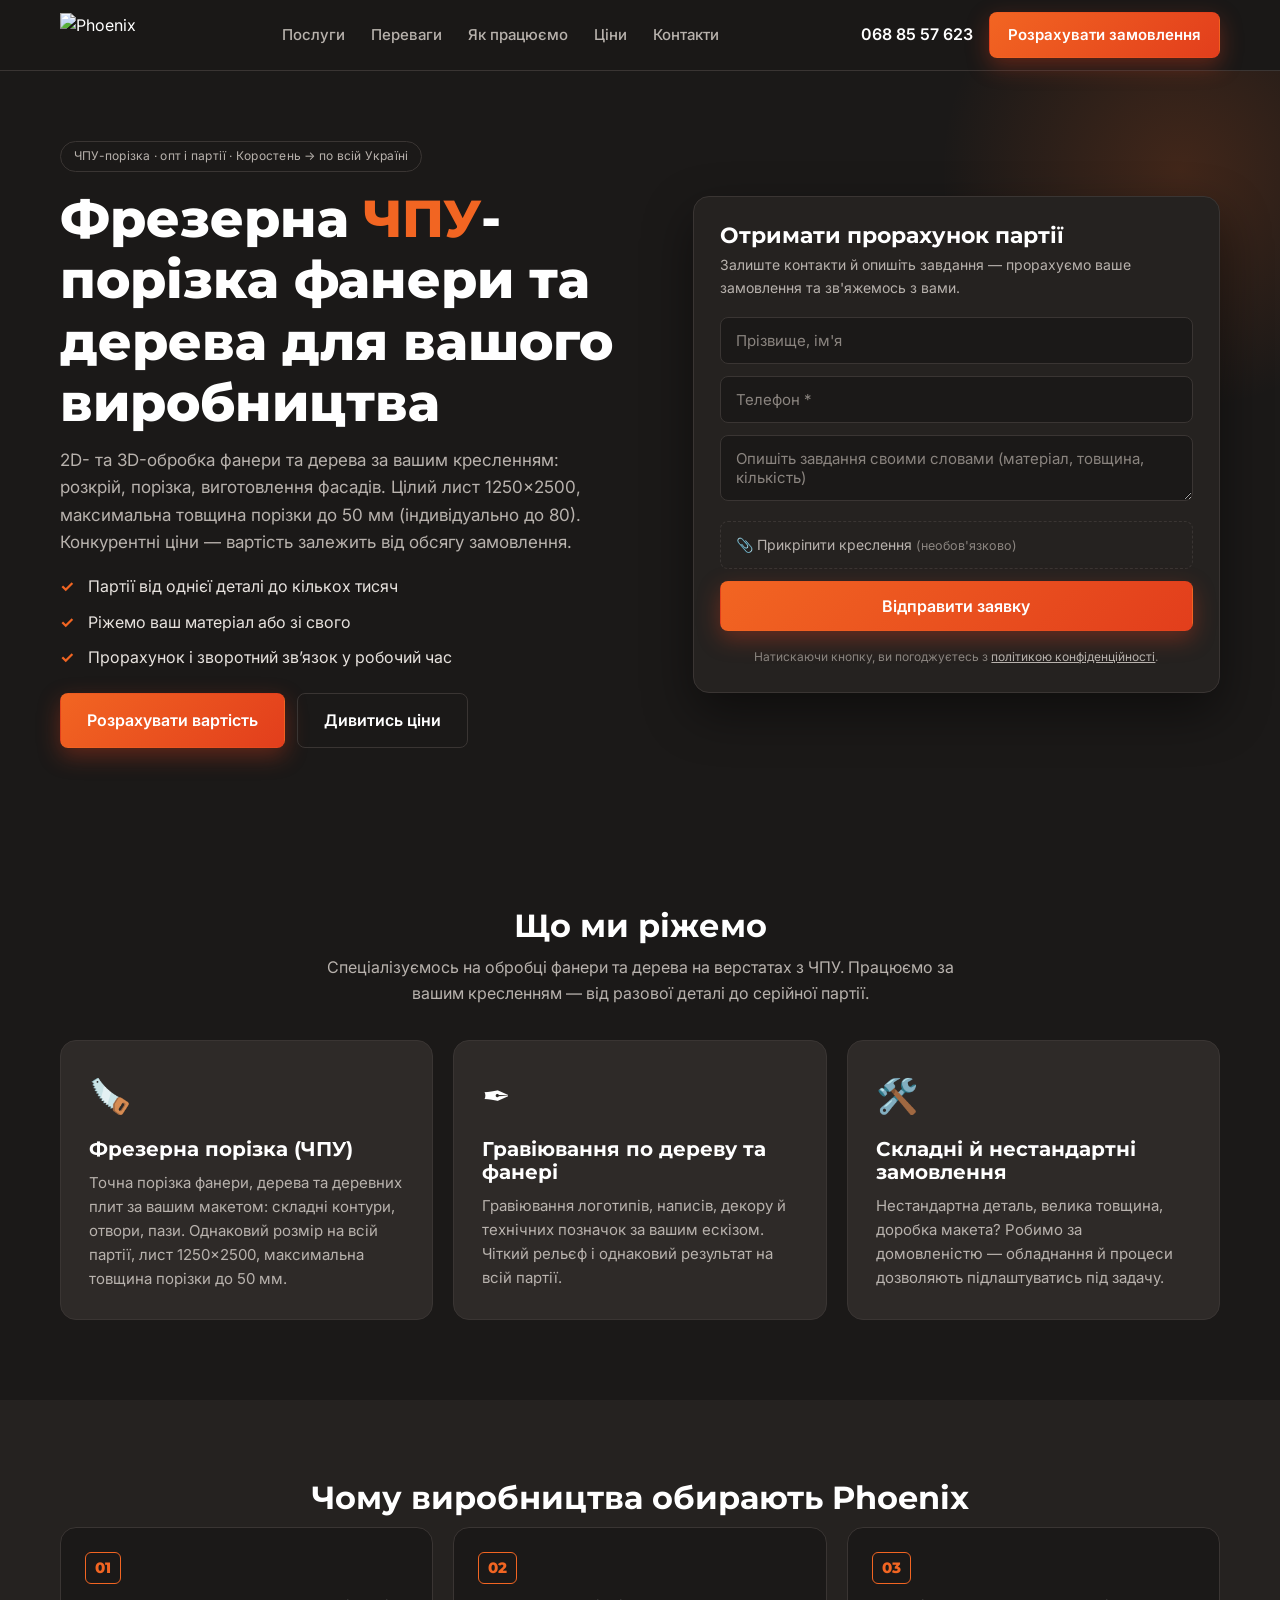
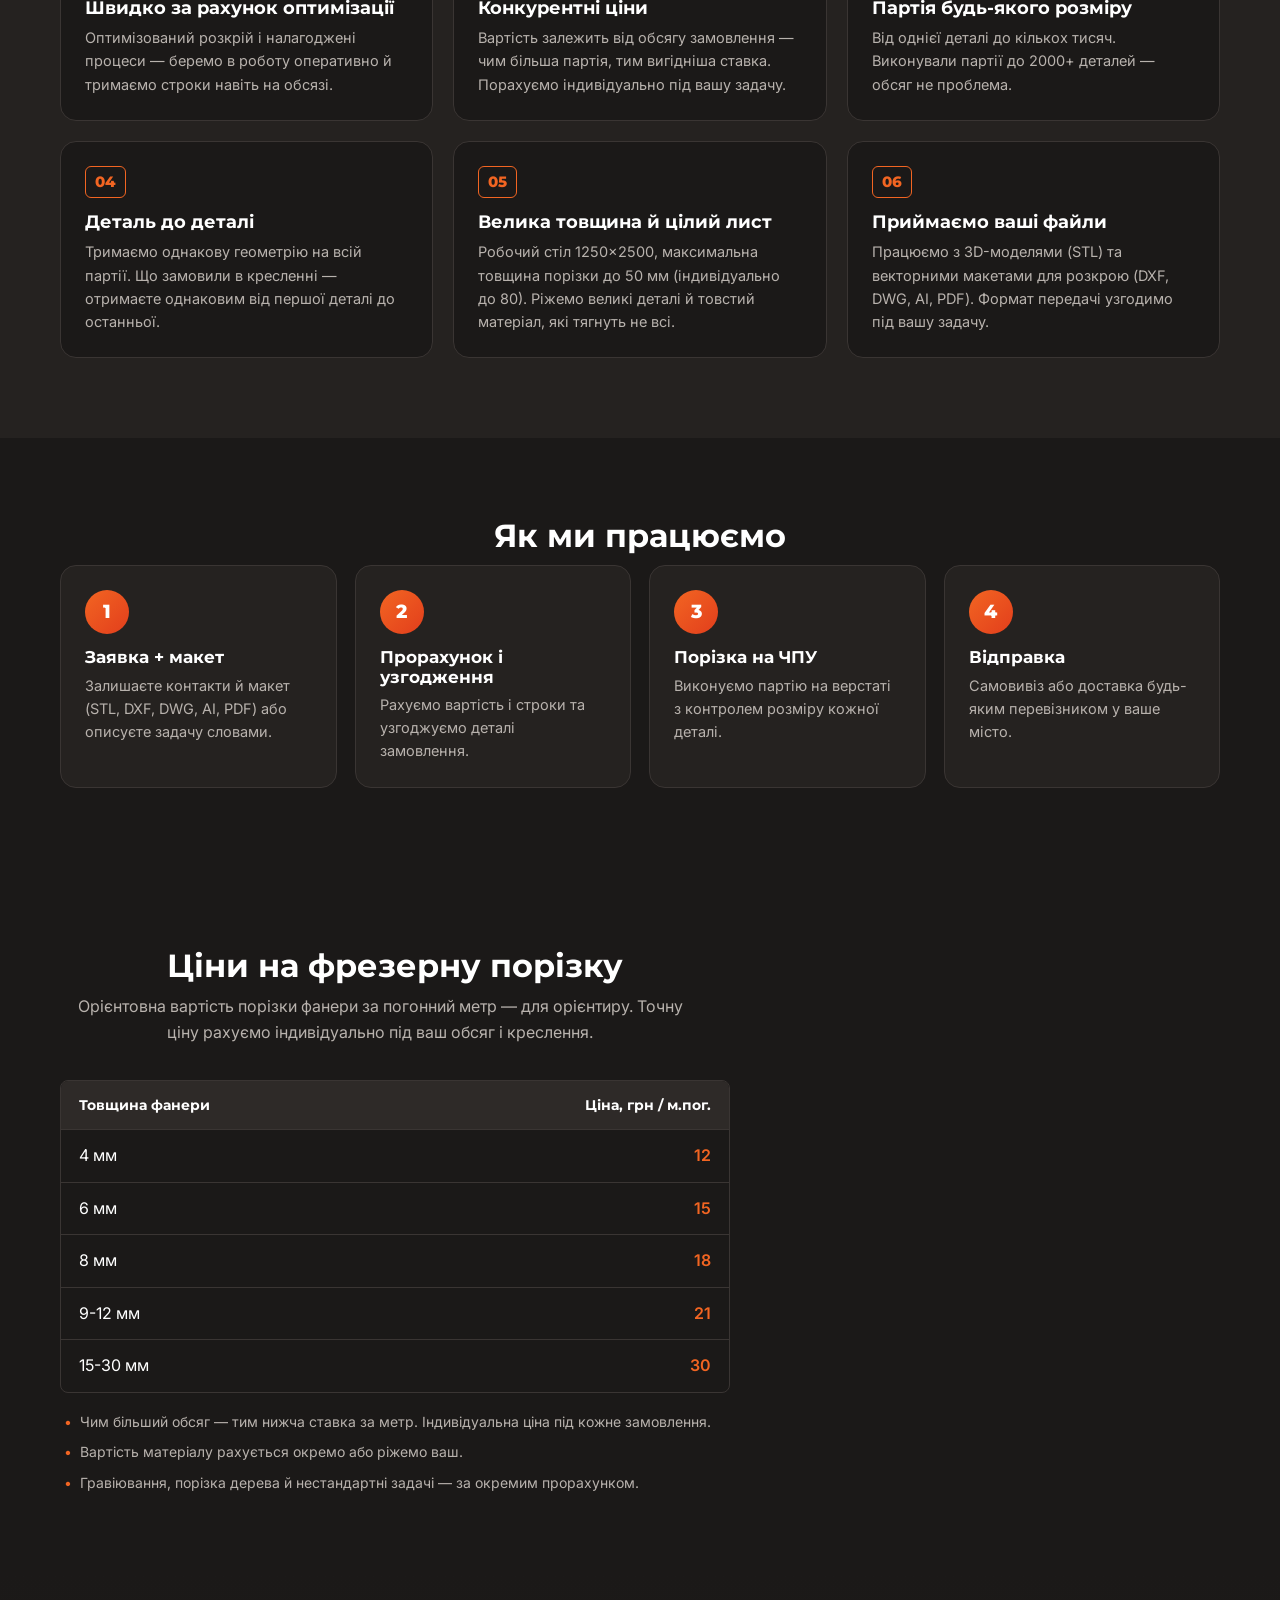
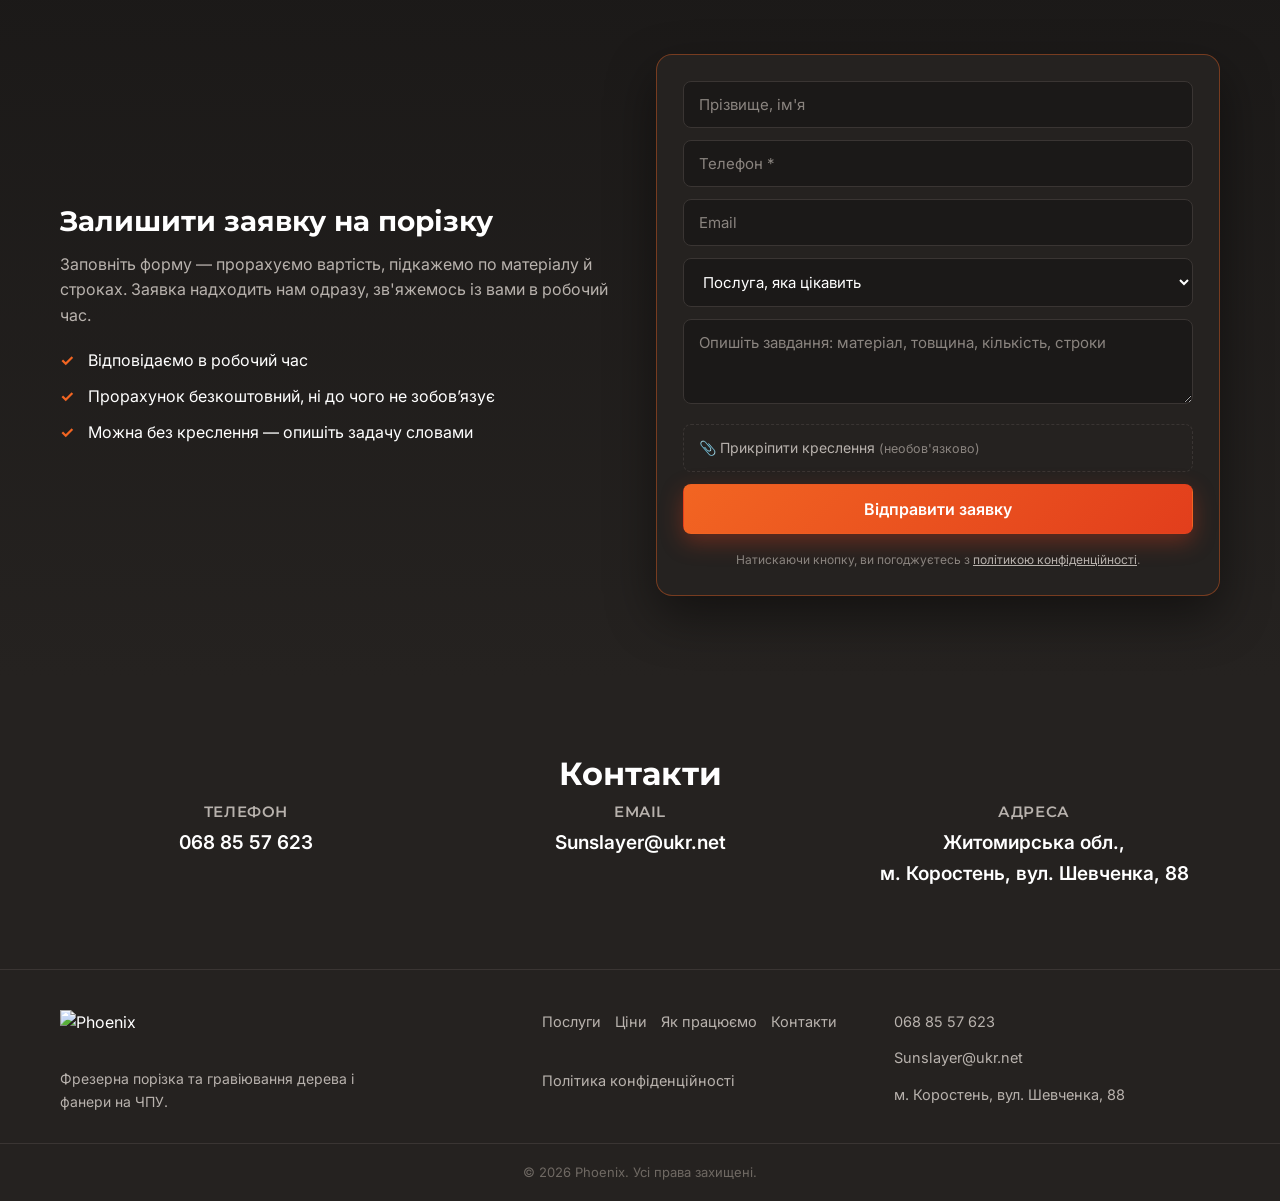
==== commit bdd097e9: "Add files via upload" ====
--- a/index.html
+++ b/index.html
@@ -136,7 +136,7 @@
             <span class="field__err">Вкажіть телефон</span>
           </div>
           <div class="field">
-            <textarea name="message" rows="2" placeholder="Опишіть завдання своїми словами (матеріал, товщина, кількість)"></textarea>
+            <textarea name="message" rows="2" placeholder="Опишіть завдання своими словами (матеріал, товщина, кількість)"></textarea>
           </div>
           <label class="file">
             <input type="file" name="file" accept=".stl,.dxf,.dwg,.cdr,.ai,.pdf,.svg,.eps,.zip,.rar">
@@ -234,14 +234,11 @@
             <tr><th>Товщина фанери</th><th>Ціна, грн / м.пог.</th></tr>
           </thead>
           <tbody>
-            <tr><td>4 мм</td><td>22</td></tr>
-            <tr><td>6 мм</td><td>33</td></tr>
-            <tr><td>8 мм</td><td>44</td></tr>
-            <tr><td>10 мм</td><td>55</td></tr>
-            <tr><td>12 мм</td><td>66</td></tr>
-            <tr><td>15 мм</td><td>71</td></tr>
-            <tr><td>18 мм</td><td>77</td></tr>
-            <tr><td>20 мм</td><td>82</td></tr>
+            <tr><td>4 мм</td><td>12</td></tr>
+            <tr><td>6 мм</td><td>15</td></tr>
+            <tr><td>8 мм</td><td>18</td></tr>
+            <tr><td>9-12 мм</td><td>21</td></tr>
+            <tr><td>15-30 мм</td><td>30</td></tr>
           </tbody>
         </table>
       </div>
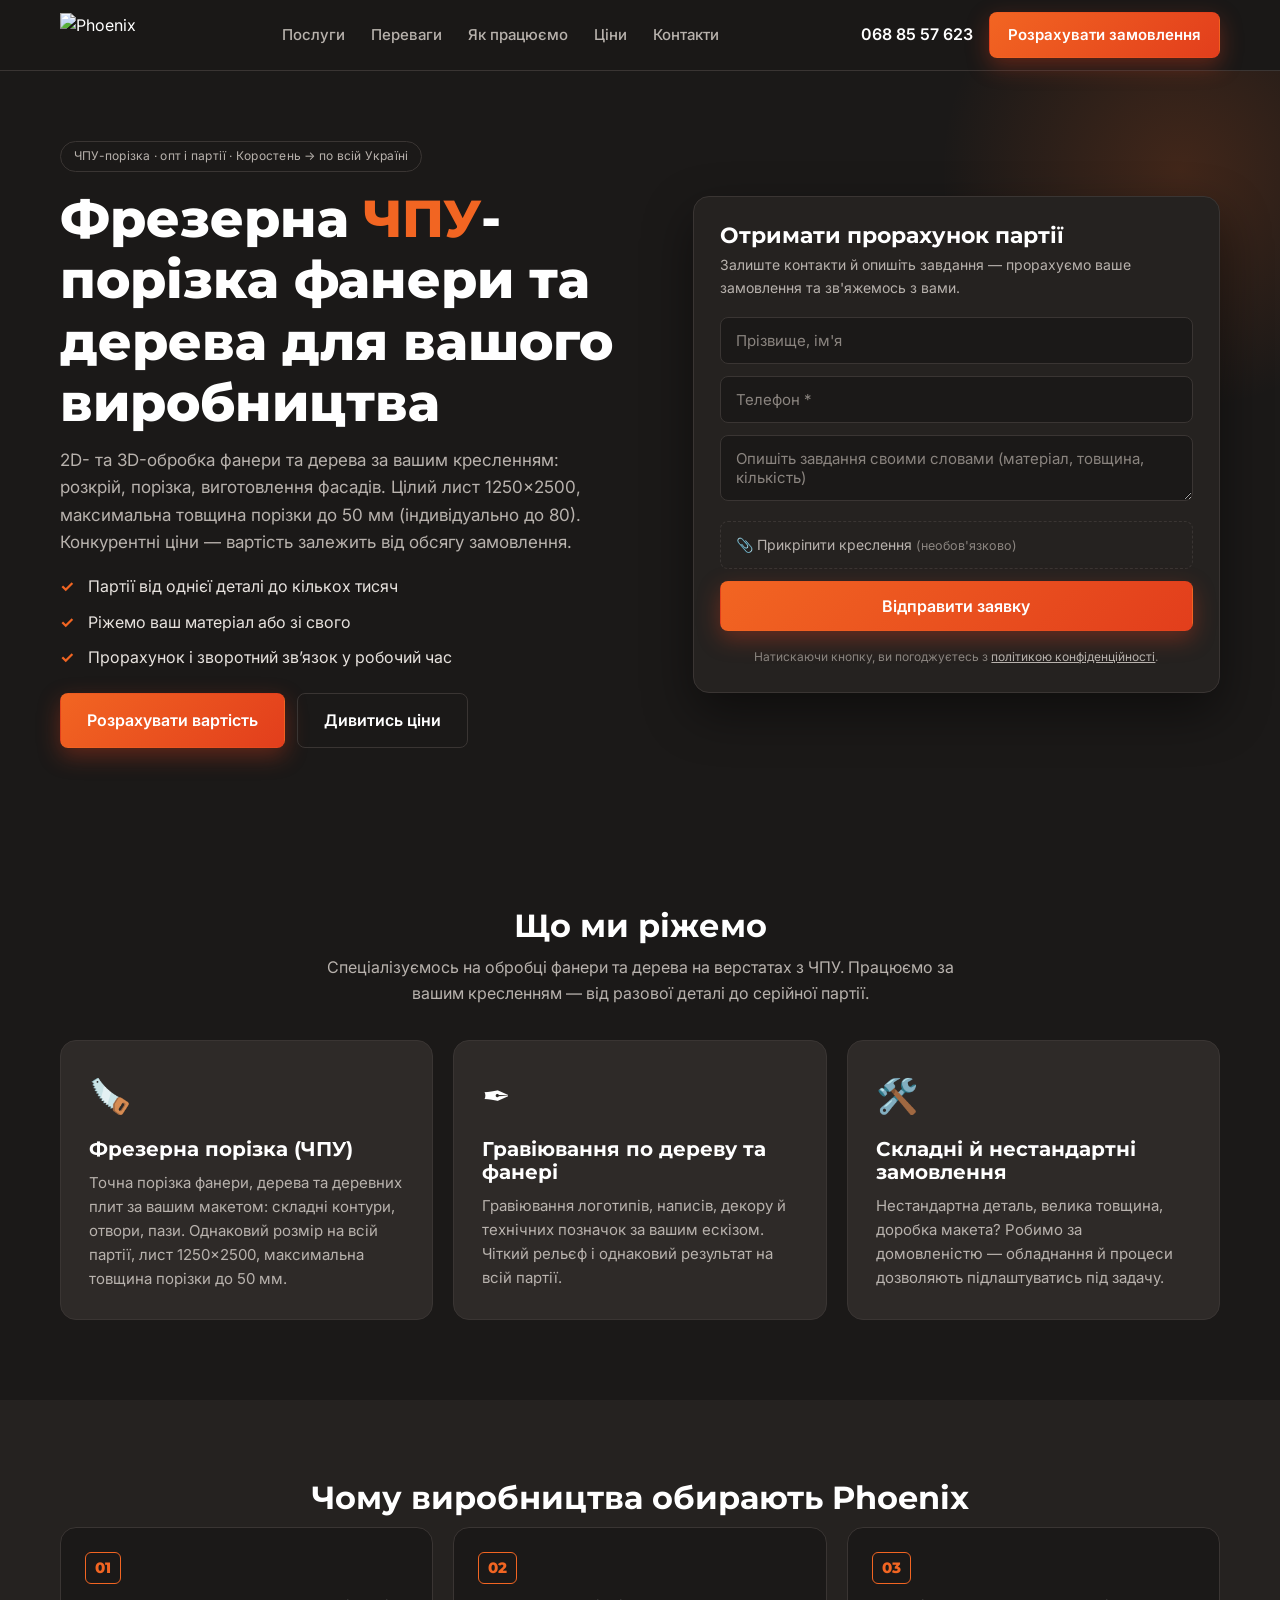
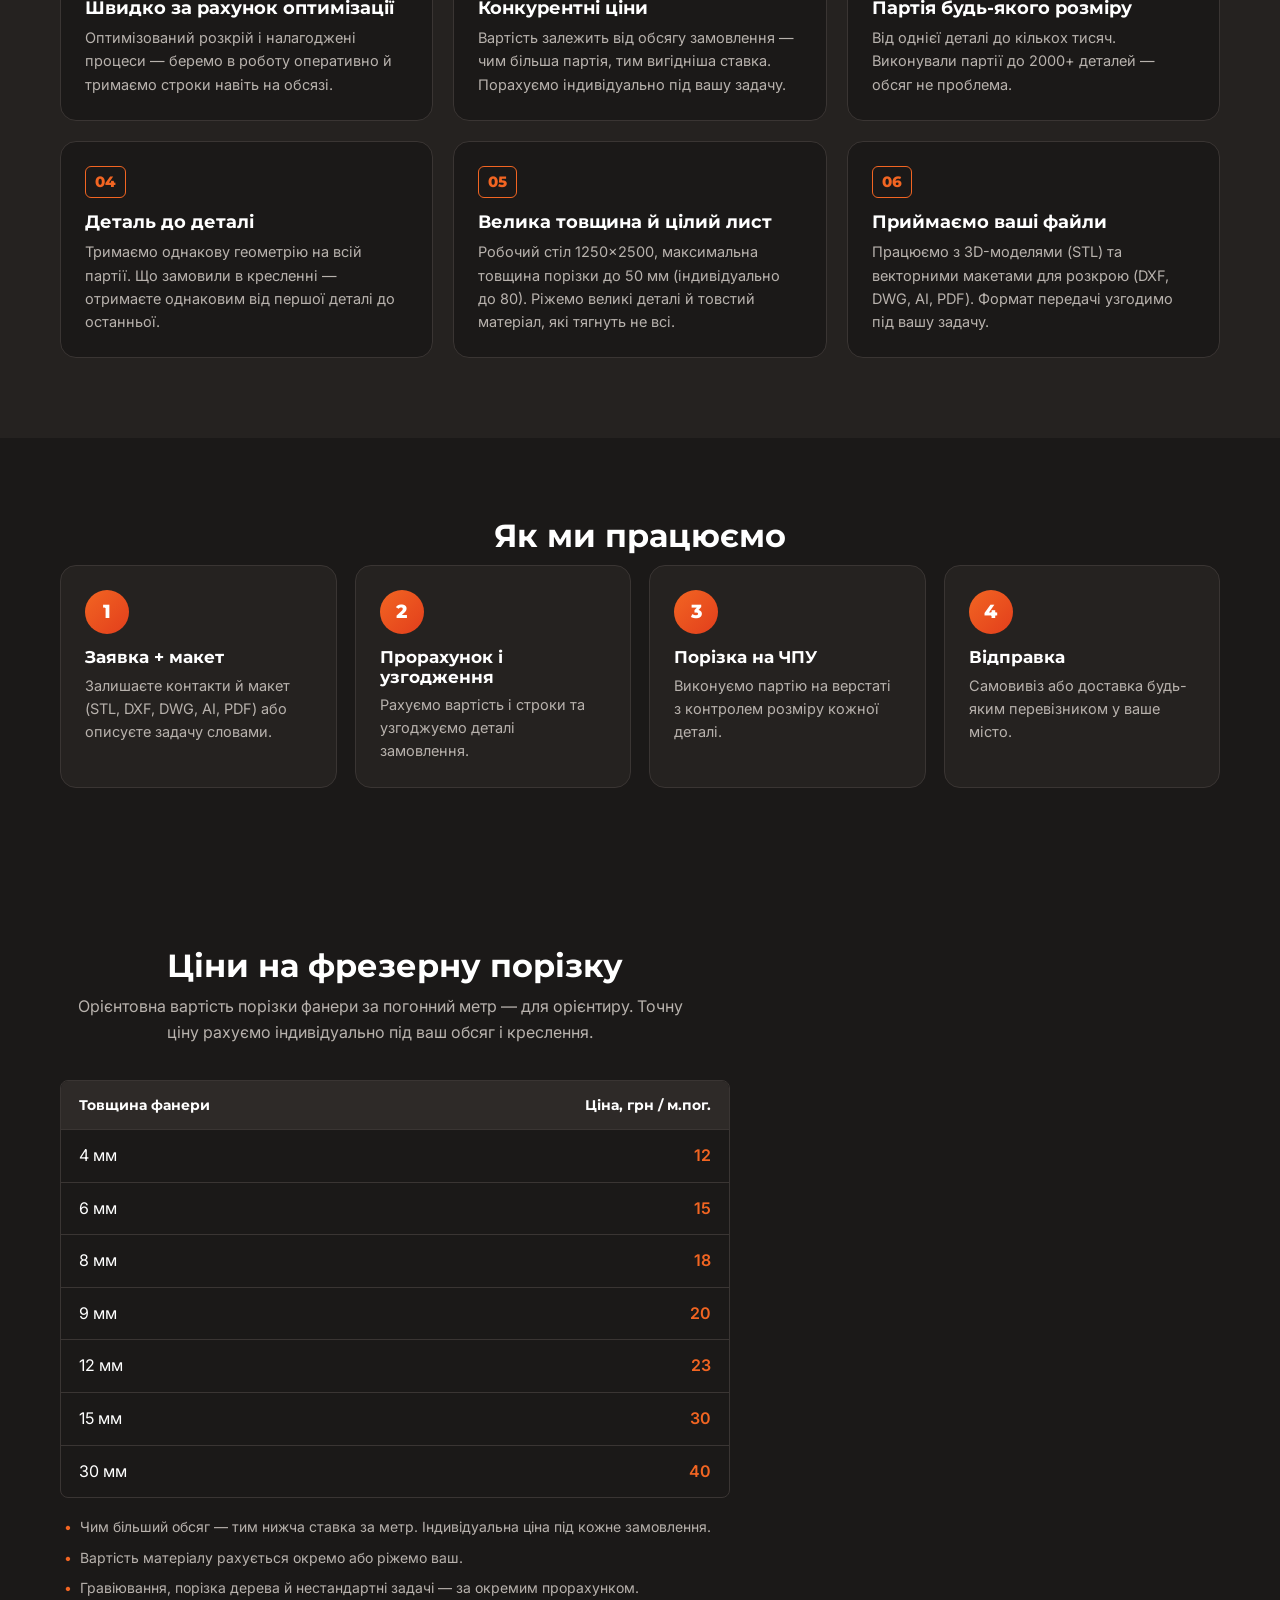
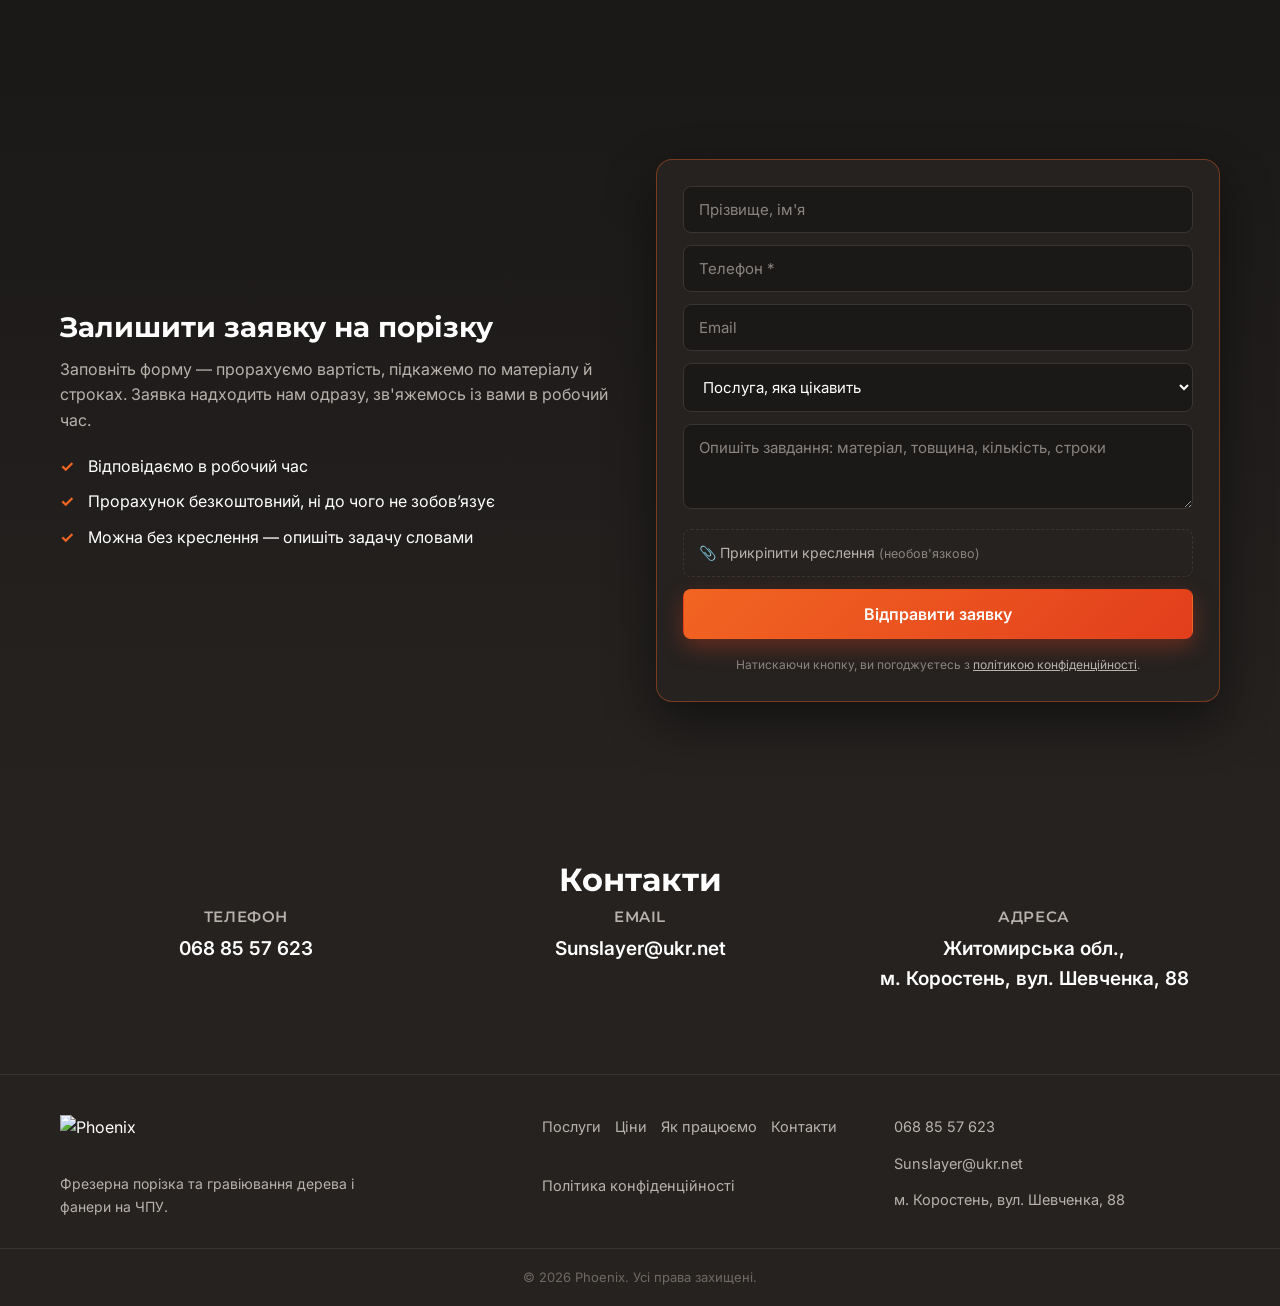
==== commit abe1a1c3: "Add files via upload" ====
--- a/index.html
+++ b/index.html
@@ -237,8 +237,10 @@
             <tr><td>4 мм</td><td>12</td></tr>
             <tr><td>6 мм</td><td>15</td></tr>
             <tr><td>8 мм</td><td>18</td></tr>
-            <tr><td>9-12 мм</td><td>21</td></tr>
-            <tr><td>15-30 мм</td><td>30</td></tr>
+            <tr><td>9 мм</td><td>20</td></tr>
+            <tr><td>12 мм</td><td>23</td></tr>
+            <tr><td>15 мм</td><td>30</td></tr>
+            <tr><td>30 мм</td><td>40</td></tr>
           </tbody>
         </table>
       </div>
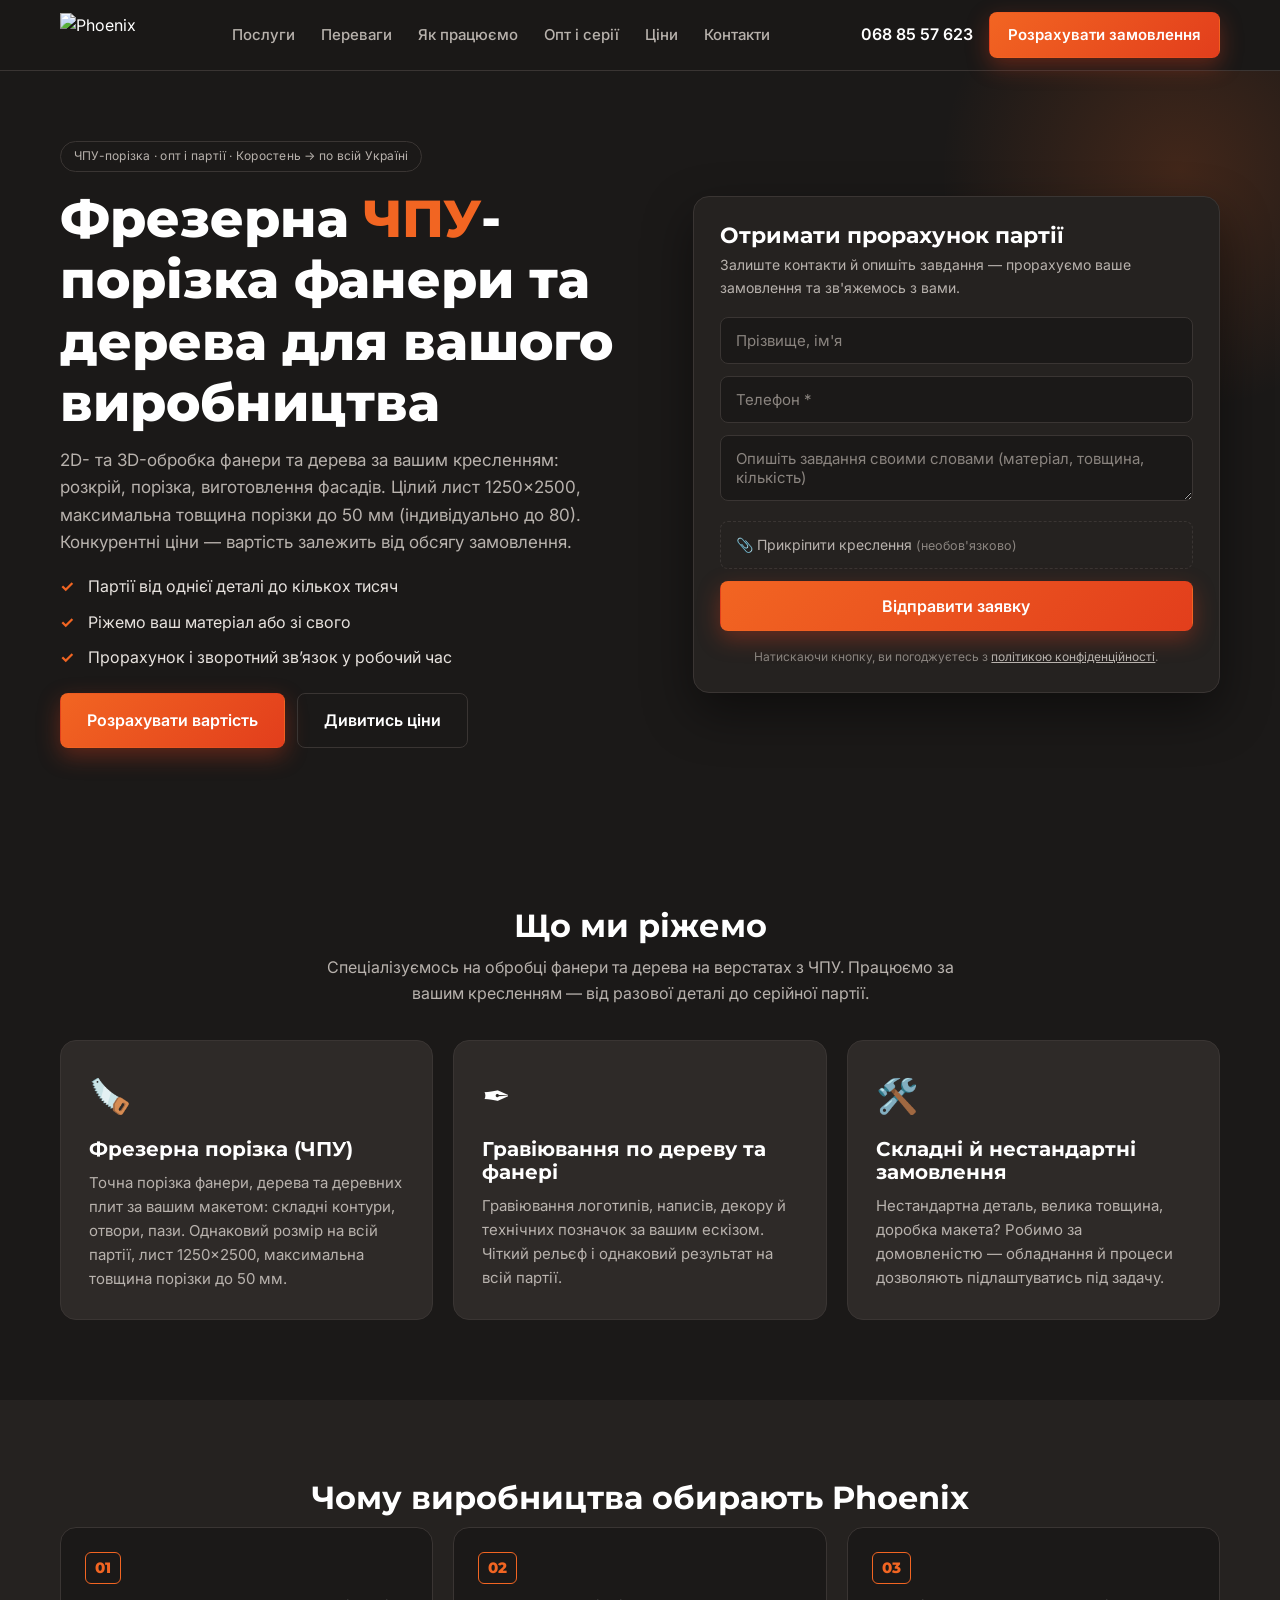
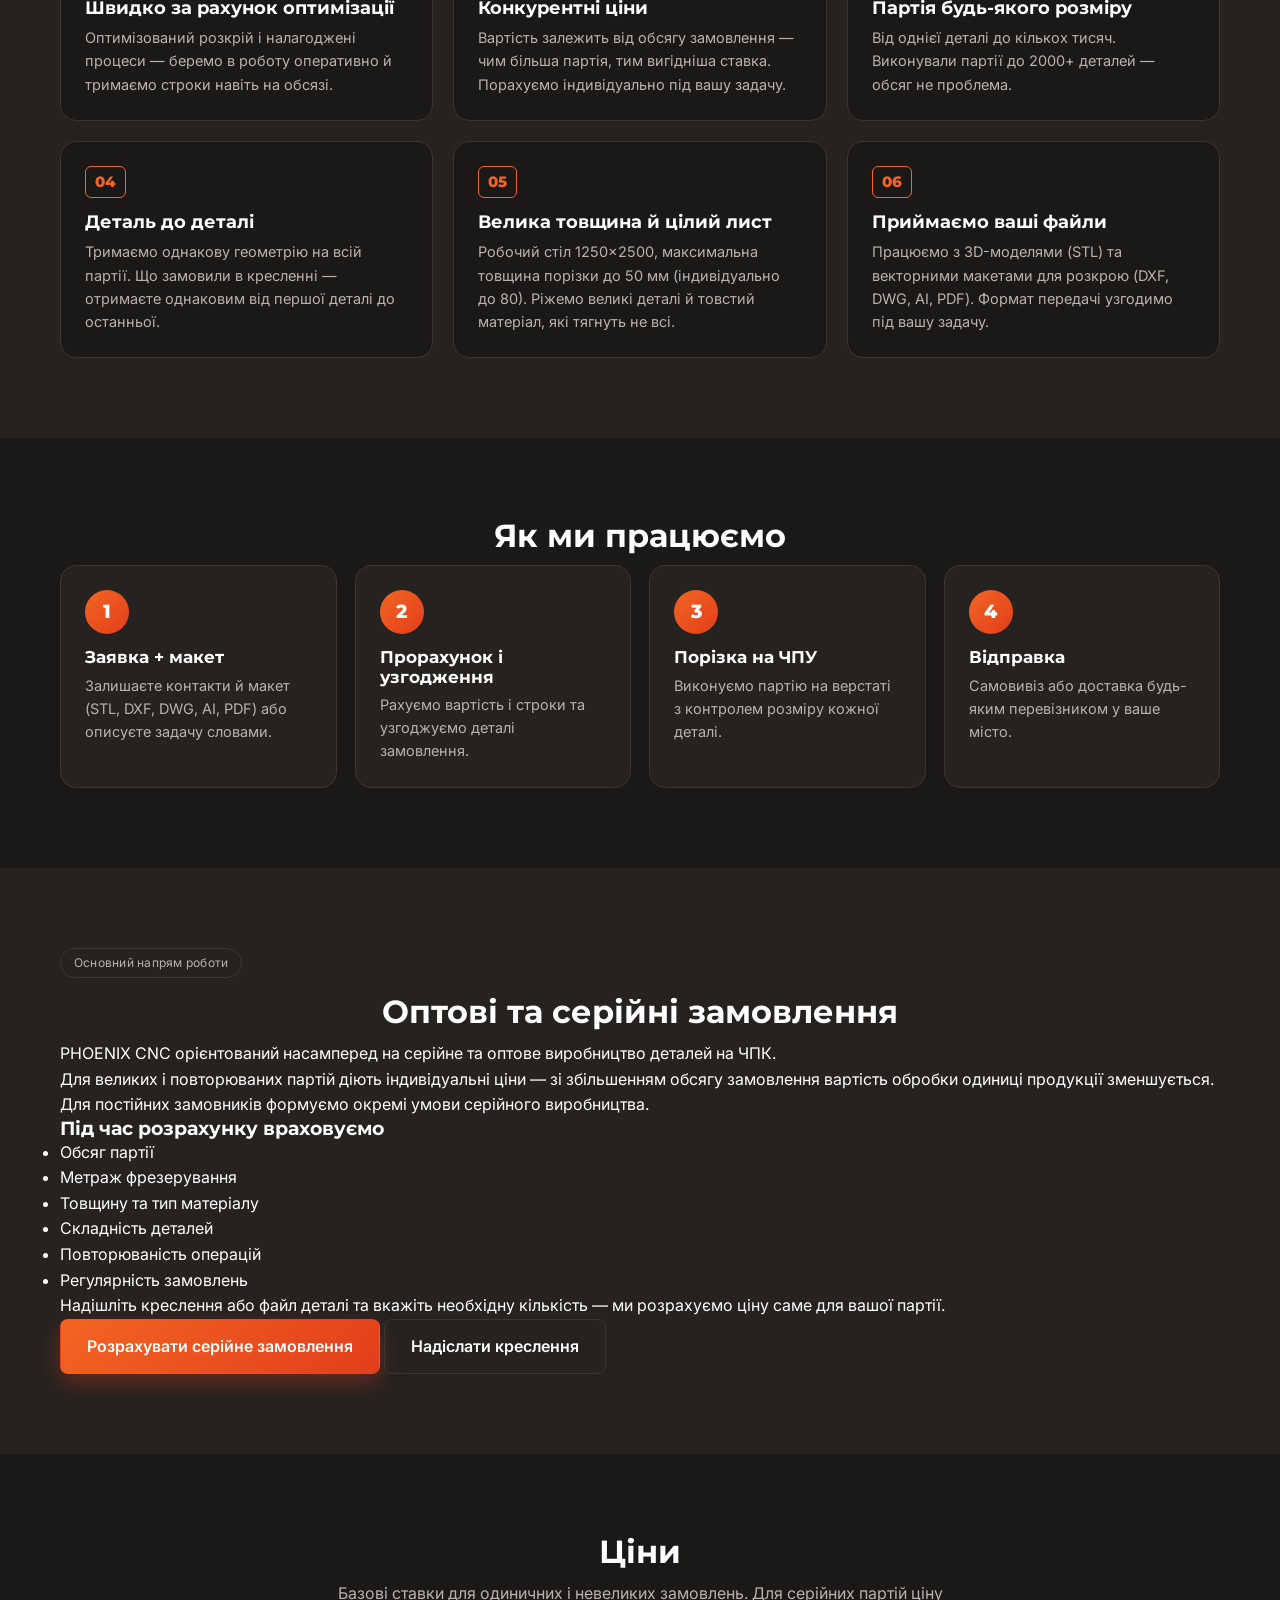
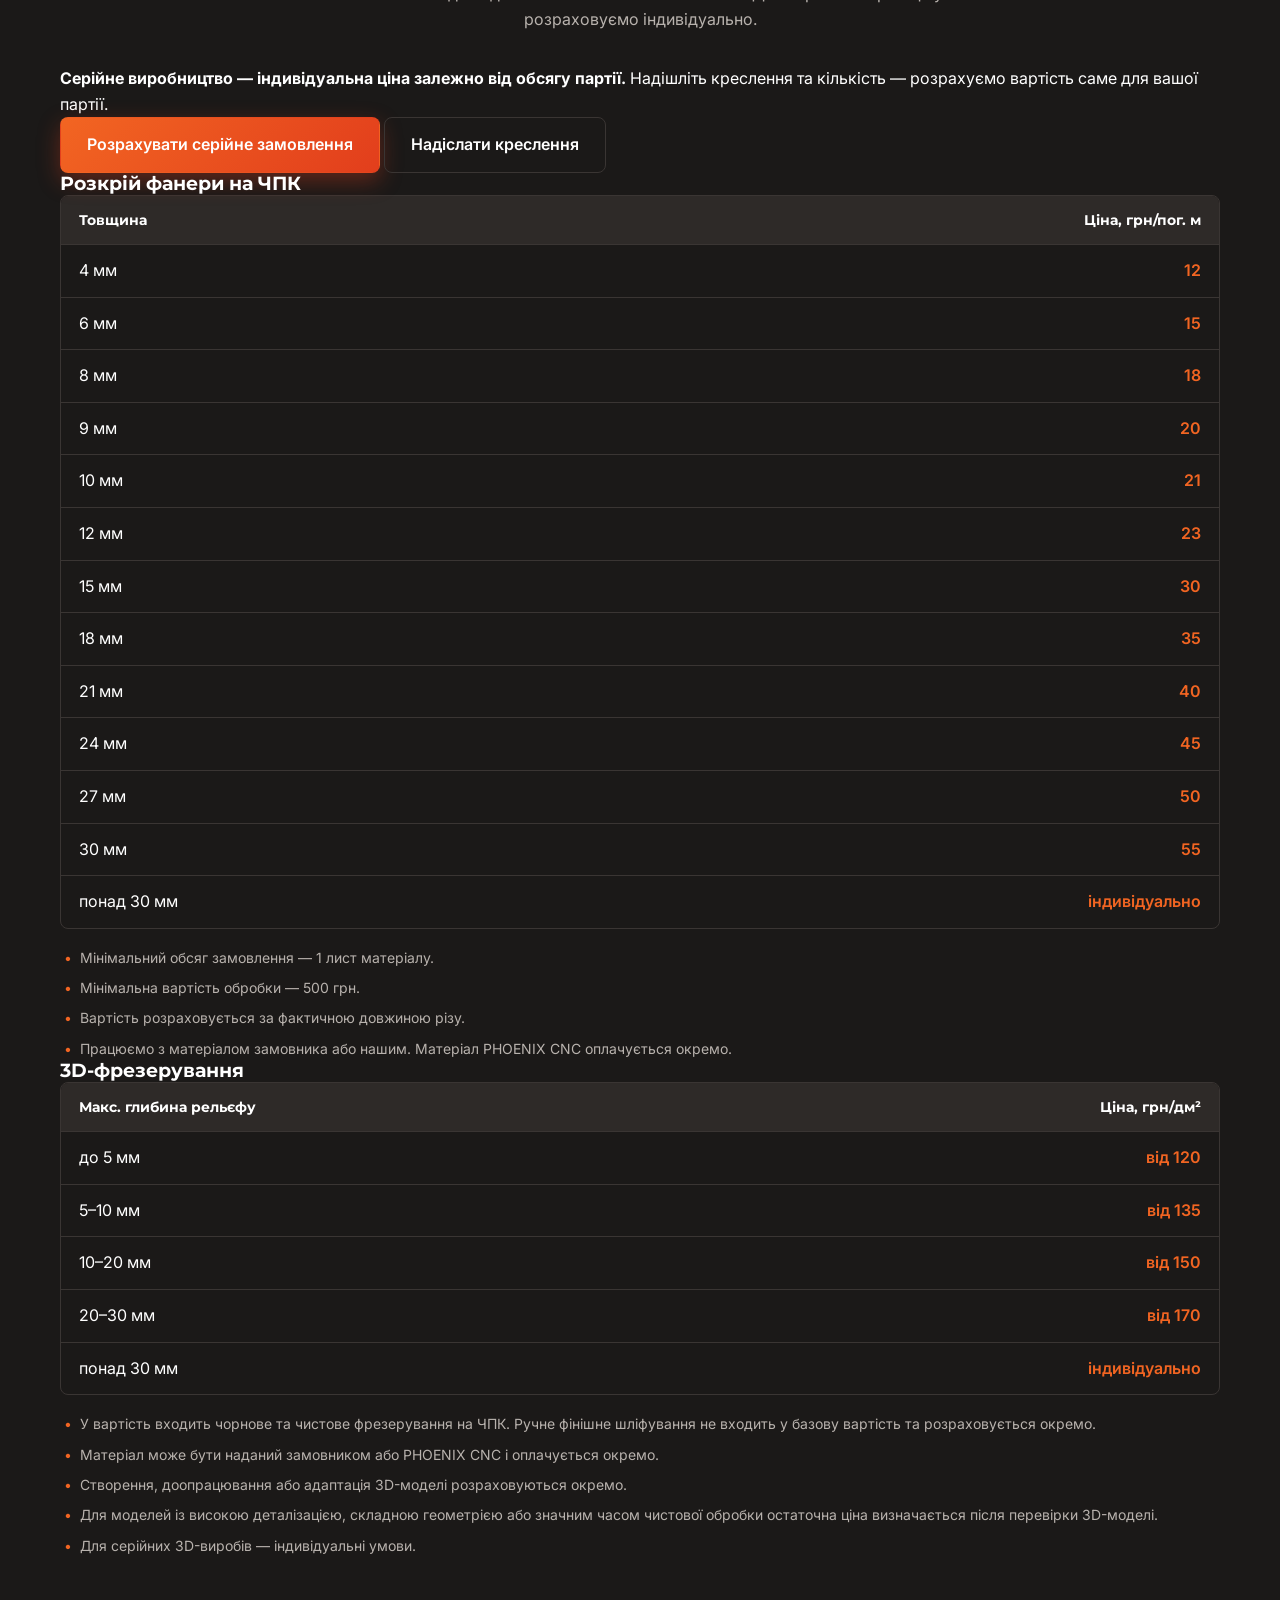
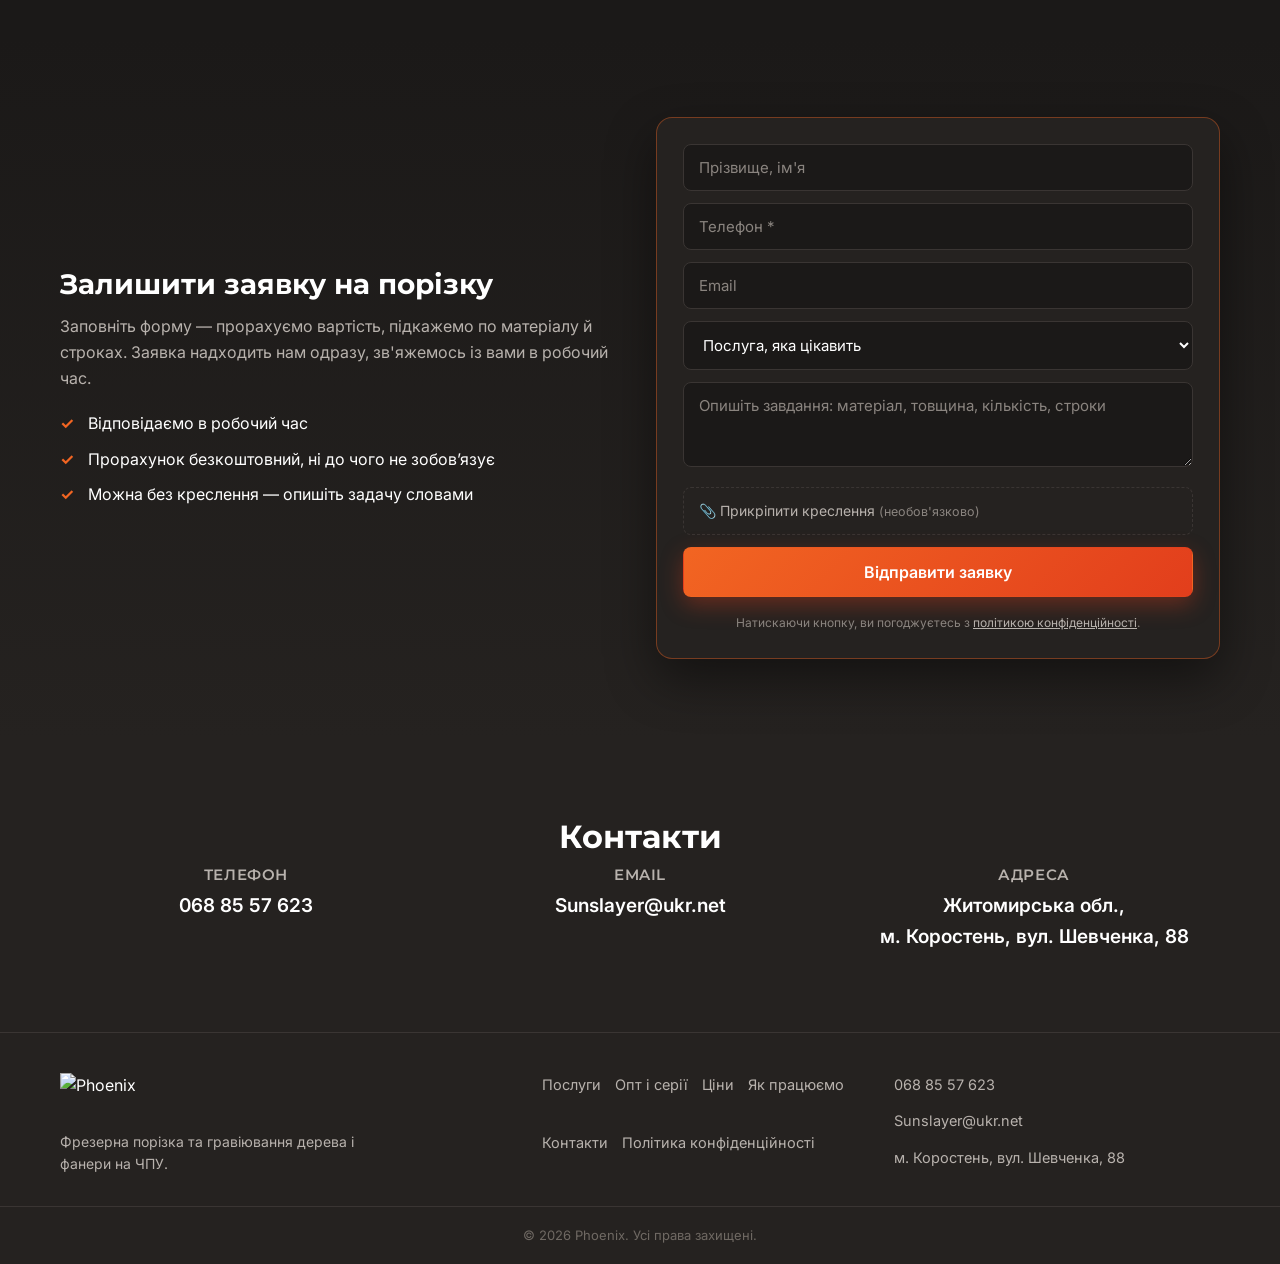
==== commit 78b41dbd: "index.html" ====
--- a/index.html
+++ b/index.html
@@ -76,6 +76,7 @@
       <a href="#services" class="nav__link">Послуги</a>
       <a href="#advantages" class="nav__link">Переваги</a>
       <a href="#process" class="nav__link">Як працюємо</a>
+      <a href="#wholesale" class="nav__link">Опт і серії</a>
       <a href="#prices" class="nav__link">Ціни</a>
       <a href="#contacts" class="nav__link">Контакти</a>
       <div class="nav__foot">
@@ -222,35 +223,113 @@
   </div>
 </section>
 
-<!-- ================= ЦІНИ + ФОРМА №2 ================= -->
+<!-- ================= ОПТОВІ ТА СЕРІЙНІ ЗАМОВЛЕННЯ ================= -->
+<section class="section section--alt" id="wholesale">
+  <div class="container wholesale">
+    <div class="wholesale__text">
+      <span class="badge">Основний напрям роботи</span>
+      <h2 class="section__title">Оптові та серійні замовлення</h2>
+      <p class="wholesale__lead">PHOENIX CNC орієнтований насамперед на серійне та оптове виробництво деталей на ЧПК.</p>
+      <p>Для великих і повторюваних партій діють індивідуальні ціни — зі збільшенням обсягу замовлення вартість обробки одиниці продукції зменшується.</p>
+      <p>Для постійних замовників формуємо окремі умови серійного виробництва.</p>
+    </div>
+    <div class="wholesale__card">
+      <h3>Під час розрахунку враховуємо</h3>
+      <ul class="wholesale__list">
+        <li>Обсяг партії</li>
+        <li>Метраж фрезерування</li>
+        <li>Товщину та тип матеріалу</li>
+        <li>Складність деталей</li>
+        <li>Повторюваність операцій</li>
+        <li>Регулярність замовлень</li>
+      </ul>
+      <p class="wholesale__cta-text">Надішліть креслення або файл деталі та вкажіть необхідну кількість — ми розрахуємо ціну саме для вашої партії.</p>
+      <div class="wholesale__actions">
+        <a href="#lead" class="btn btn--primary" data-service="Серійне / оптове замовлення">Розрахувати серійне замовлення</a>
+        <a href="#lead" class="btn btn--ghost" data-service="Серійне / оптове замовлення">Надіслати креслення</a>
+      </div>
+    </div>
+  </div>
+</section>
+
+<!-- ================= ЦІНИ ================= -->
 <section class="section" id="prices">
-  <div class="container prices__inner">
-    <div class="prices__table-wrap">
-      <h2 class="section__title">Ціни на фрезерну порізку</h2>
-      <p class="section__sub">Орієнтовна вартість порізки фанери за погонний метр — для орієнтиру. Точну ціну рахуємо індивідуально під ваш обсяг і креслення.</p>
-      <div class="table-scroll">
-        <table class="price-table">
-          <thead>
-            <tr><th>Товщина фанери</th><th>Ціна, грн / м.пог.</th></tr>
-          </thead>
-          <tbody>
-            <tr><td>4 мм</td><td>12</td></tr>
-            <tr><td>6 мм</td><td>15</td></tr>
-            <tr><td>8 мм</td><td>18</td></tr>
-            <tr><td>9 мм</td><td>20</td></tr>
-            <tr><td>12 мм</td><td>23</td></tr>
-            <tr><td>15 мм</td><td>30</td></tr>
-            <tr><td>30 мм</td><td>40</td></tr>
-          </tbody>
-        </table>
-      </div>
-      <ul class="price-notes">
-        <li>Чим більший обсяг — тим нижча ставка за метр. Індивідуальна ціна під кожне замовлення.</li>
-        <li>Вартість матеріалу рахується окремо або ріжемо ваш.</li>
-        <li>Гравіювання, порізка дерева й нестандартні задачі — за окремим прорахунком.</li>
-      </ul>
-    </div>
-
+  <div class="container">
+    <h2 class="section__title">Ціни</h2>
+    <p class="section__sub">Базові ставки для одиничних і невеликих замовлень. Для серійних партій ціну розраховуємо індивідуально.</p>
+
+    <!-- Акцент: серійне виробництво -->
+    <div class="price-callout">
+      <div class="price-callout__text">
+        <strong>Серійне виробництво — індивідуальна ціна залежно від обсягу партії.</strong>
+        <span>Надішліть креслення та кількість — розрахуємо вартість саме для вашої партії.</span>
+      </div>
+      <div class="price-callout__actions">
+        <a href="#lead" class="btn btn--primary" data-service="Серійне / оптове замовлення">Розрахувати серійне замовлення</a>
+        <a href="#lead" class="btn btn--ghost" data-service="Серійне / оптове замовлення">Надіслати креслення</a>
+      </div>
+    </div>
+
+    <div class="prices__grid">
+      <!-- Прайс: розкрій фанери -->
+      <div class="price-block">
+        <h3 class="price-block__title">Розкрій фанери на ЧПК</h3>
+        <div class="table-scroll">
+          <table class="price-table">
+            <thead>
+              <tr><th>Товщина</th><th>Ціна, грн/пог. м</th></tr>
+            </thead>
+            <tbody>
+              <tr><td>4 мм</td><td>12</td></tr>
+              <tr><td>6 мм</td><td>15</td></tr>
+              <tr><td>8 мм</td><td>18</td></tr>
+              <tr><td>9 мм</td><td>20</td></tr>
+              <tr><td>10 мм</td><td>21</td></tr>
+              <tr><td>12 мм</td><td>23</td></tr>
+              <tr><td>15 мм</td><td>30</td></tr>
+              <tr><td>18 мм</td><td>35</td></tr>
+              <tr><td>21 мм</td><td>40</td></tr>
+              <tr><td>24 мм</td><td>45</td></tr>
+              <tr><td>27 мм</td><td>50</td></tr>
+              <tr><td>30 мм</td><td>55</td></tr>
+              <tr><td>понад 30 мм</td><td>індивідуально</td></tr>
+            </tbody>
+          </table>
+        </div>
+        <ul class="price-notes">
+          <li>Мінімальний обсяг замовлення — 1 лист матеріалу.</li>
+          <li>Мінімальна вартість обробки — 500 грн.</li>
+          <li>Вартість розраховується за фактичною довжиною різу.</li>
+          <li>Працюємо з матеріалом замовника або нашим. Матеріал PHOENIX CNC оплачується окремо.</li>
+        </ul>
+      </div>
+
+      <!-- Прайс: 3D-фрезерування -->
+      <div class="price-block">
+        <h3 class="price-block__title">3D-фрезерування</h3>
+        <div class="table-scroll">
+          <table class="price-table">
+            <thead>
+              <tr><th>Макс. глибина рельєфу</th><th>Ціна, грн/дм²</th></tr>
+            </thead>
+            <tbody>
+              <tr><td>до 5 мм</td><td>від 120</td></tr>
+              <tr><td>5–10 мм</td><td>від 135</td></tr>
+              <tr><td>10–20 мм</td><td>від 150</td></tr>
+              <tr><td>20–30 мм</td><td>від 170</td></tr>
+              <tr><td>понад 30 мм</td><td>індивідуально</td></tr>
+            </tbody>
+          </table>
+        </div>
+        <ul class="price-notes">
+          <li>У вартість входить чорнове та чистове фрезерування на ЧПК. Ручне фінішне шліфування не входить у базову вартість та розраховується окремо.</li>
+          <li>Матеріал може бути наданий замовником або PHOENIX CNC і оплачується окремо.</li>
+          <li>Створення, доопрацювання або адаптація 3D-моделі розраховуються окремо.</li>
+          <li>Для моделей із високою деталізацією, складною геометрією або значним часом чистової обробки остаточна ціна визначається після перевірки 3D-моделі.</li>
+          <li>Для серійних 3D-виробів — індивідуальні умови.</li>
+        </ul>
+      </div>
+    </div>
   </div>
 </section>
 
@@ -276,7 +355,9 @@
           <div class="field">
             <select name="service">
               <option value="">Послуга, яка цікавить</option>
+              <option>Серійне / оптове замовлення</option>
               <option>Фрезерна порізка</option>
+              <option>3D-фрезерування</option>
               <option>Гравіювання</option>
               <option>Інше / не визначився</option>
             </select>
@@ -327,6 +408,7 @@
     </div>
     <nav class="footer__nav">
       <a href="#services">Послуги</a>
+      <a href="#wholesale">Опт і серії</a>
       <a href="#prices">Ціни</a>
       <a href="#process">Як працюємо</a>
       <a href="#contacts">Контакти</a>
